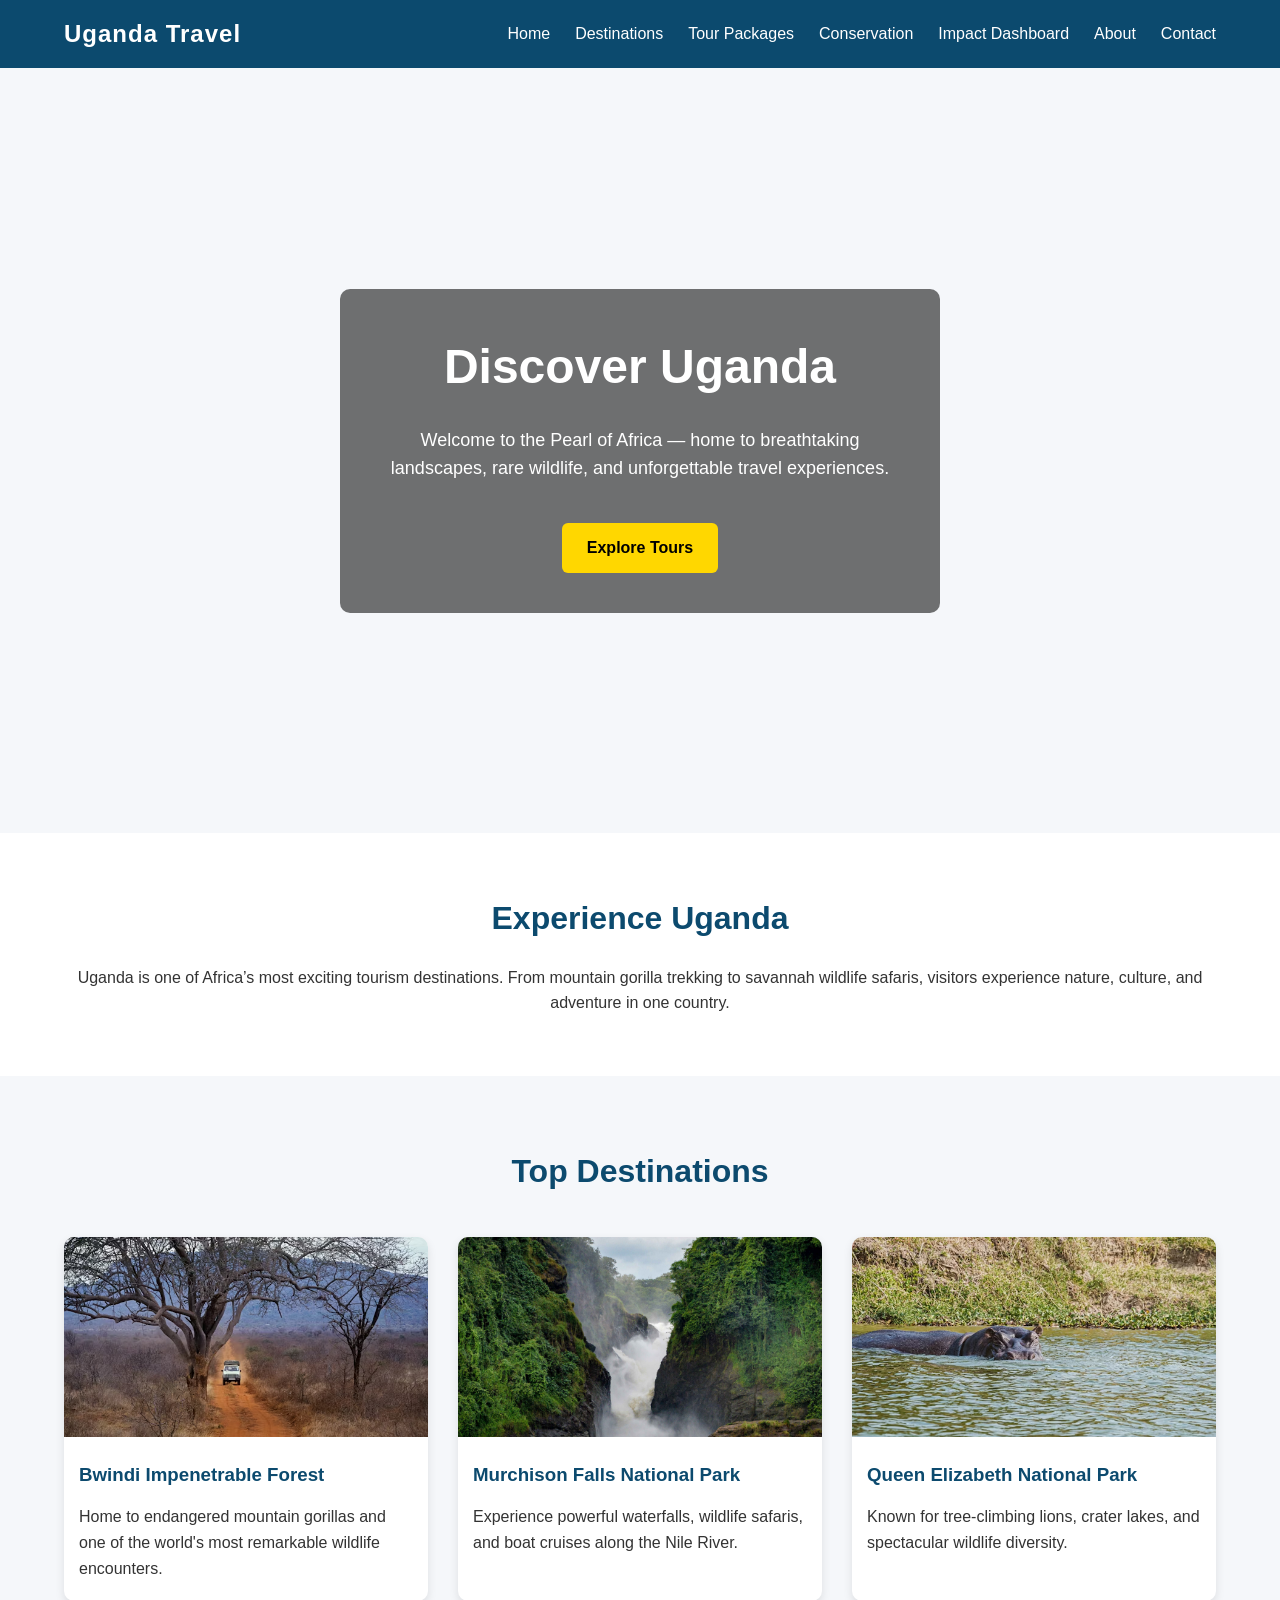
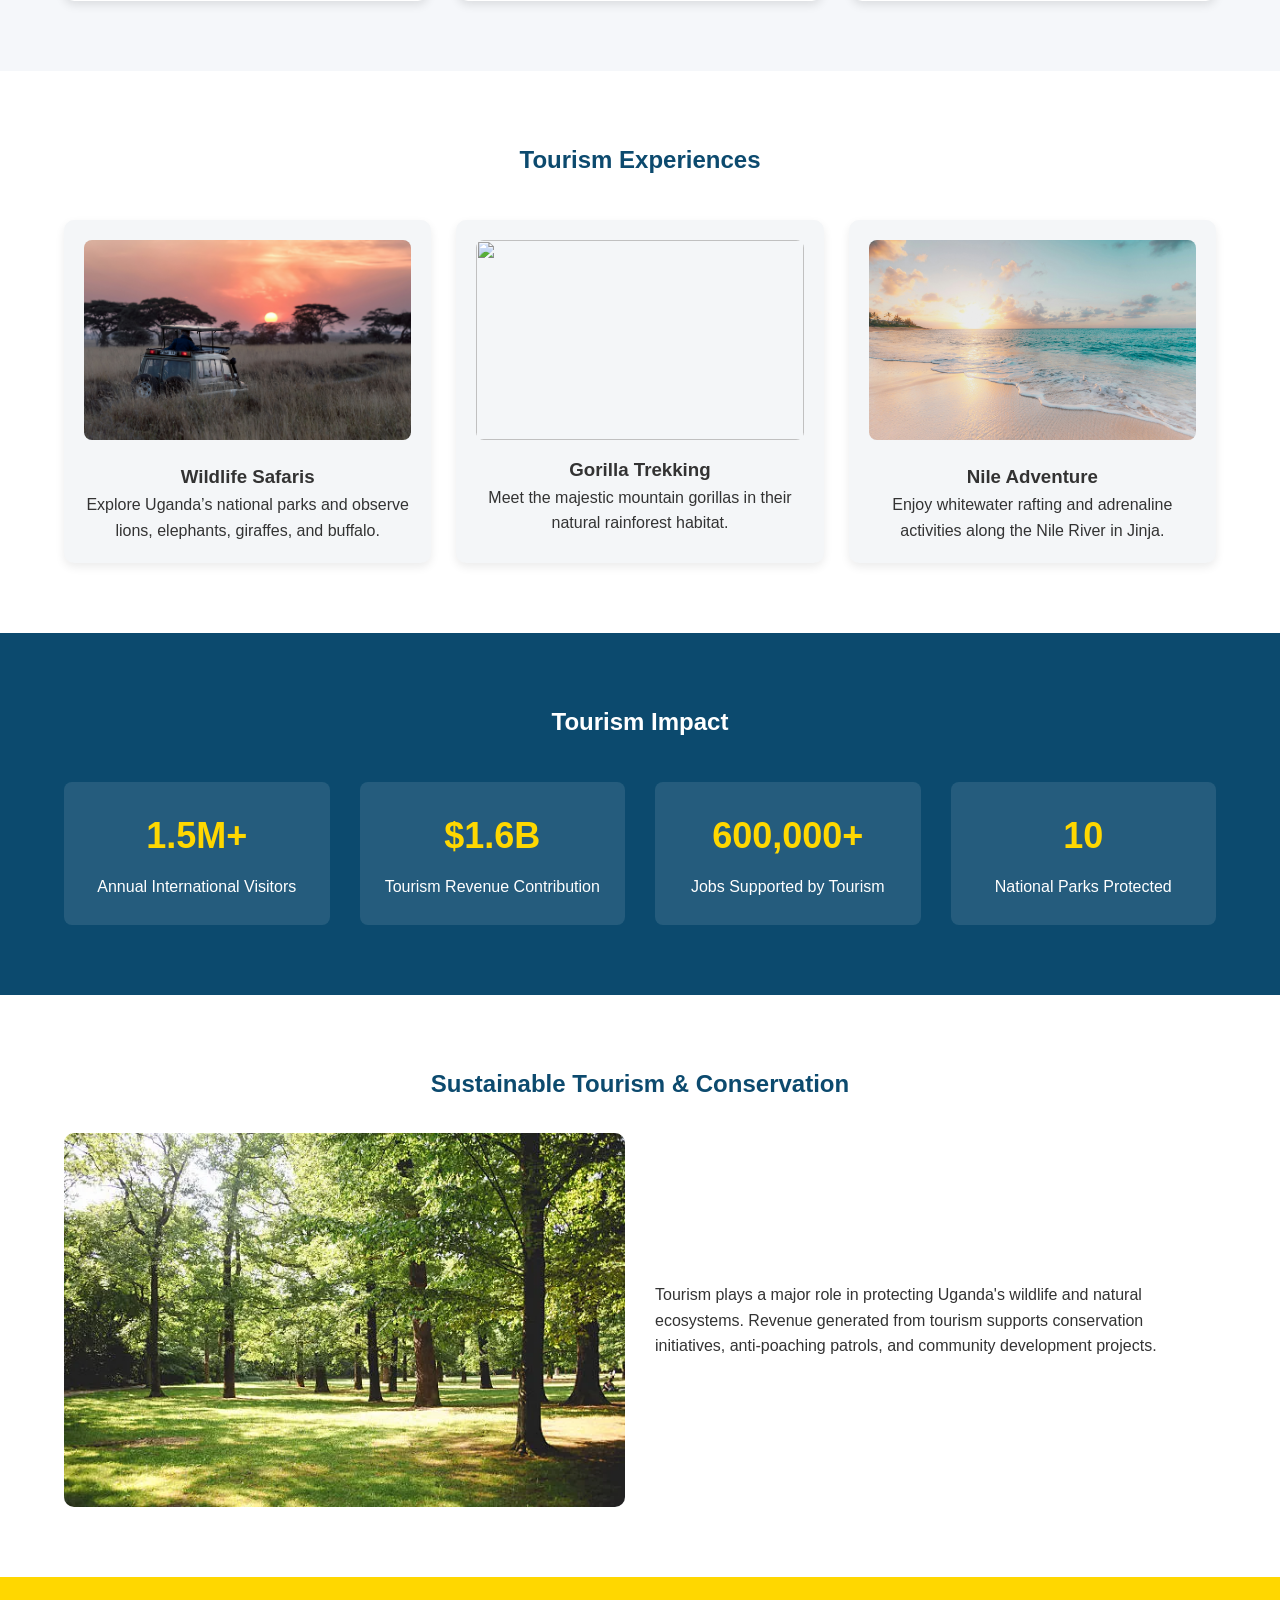
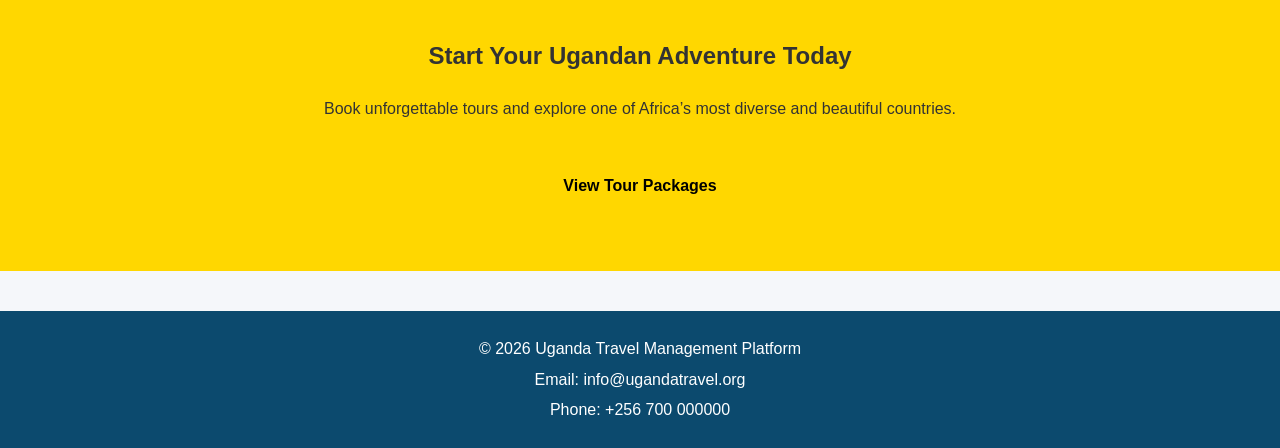
==== index.html @ 892c8d99 "initial commit" ====
<!DOCTYPE html>
<html lang="en">

<head>

<meta charset="UTF-8">
<meta name="viewport" content="width=device-width, initial-scale=1.0">

<title>Uganda Travel | Explore the Pearl of Africa</title>

<link rel="stylesheet" href="style.css">

</head>


<body>

<!-- =========================
HEADER / NAVIGATION
========================= -->

<header>

<div class="container">

<div class="logo">Uganda Travel</div>

<nav>

<ul>

<li><a href="index.html">Home</a></li>
<li><a href="destinations.html">Destinations</a></li>
<li><a href="tours.html">Tour Packages</a></li>
<li><a href="conservation.html">Conservation</a></li>
<li><a href="dashboard.html">Impact Dashboard</a></li>
<li><a href="about.html">About</a></li>
<li><a href="contact.html">Contact</a></li>

</ul>

</nav>

</div>

</header>



<!-- =========================
HERO SECTION
========================= -->

<section class="hero">

<div class="hero-content">

<h1>Discover Uganda</h1>

<p>
Welcome to the Pearl of Africa — home to breathtaking landscapes,
rare wildlife, and unforgettable travel experiences.
</p>

<a href="destinations.html" class="btn">Explore Tours</a>

</div>

</section>



<!-- =========================
INTRODUCTION
========================= -->

<section class="intro">

<div class="container">

<h2>Experience Uganda</h2>

<p>
Uganda is one of Africa’s most exciting tourism destinations.
From mountain gorilla trekking to savannah wildlife safaris,
visitors experience nature, culture, and adventure in one country.
</p>

</div>

</section>



<!-- =========================
FEATURED DESTINATIONS
========================= -->

<section class="destinations">

<div class="container">

<h2>Top Destinations</h2>

<div class="destination-grid">

<div class="destination-card">

<img src="/images/bwindi.avif" alt="Bwindi Impenetrable Forest">
<h3>Bwindi Impenetrable Forest</h3>

<p>
Home to endangered mountain gorillas and one of the world's
most remarkable wildlife encounters.
</p>

</div>


<div class="destination-card">

<img src="uganda-tourism-images\murchison.jpg" alt="Murchison Falls">

<h3>Murchison Falls National Park</h3>

<p>
Experience powerful waterfalls, wildlife safaris,
and boat cruises along the Nile River.
</p>

</div>


<div class="destination-card">

<img src="/images/queen elizabeth.avif">

<h3>Queen Elizabeth National Park</h3>

<p>
Known for tree-climbing lions, crater lakes,
and spectacular wildlife diversity.
</p>

</div>

</div>

</div>

</section>



<!-- =========================
TOURISM EXPERIENCES
========================= -->

<section class="experiences">

<div class="container">

<h2>Tourism Experiences</h2>

<div class="feature-grid">

<div class="feature-card">

<img src="uganda-tourism-images\conservation.jpg">

<h3>Wildlife Safaris</h3>

<p>
Explore Uganda’s national parks and observe
lions, elephants, giraffes, and buffalo.
</p>

</div>


<div class="feature-card">

<img src="/images/gorilla trekking.jpg">

<h3>Gorilla Trekking</h3>

<p>
Meet the majestic mountain gorillas in
their natural rainforest habitat.
</p>

</div>


<div class="feature-card">

<img src="/images/nile.jpg">

<h3>Nile Adventure</h3>

<p>
Enjoy whitewater rafting and adrenaline
activities along the Nile River in Jinja.
</p>

</div>

</div>

</div>

</section>



<!-- =========================
TOURISM STATISTICS
========================= -->

<section class="statistics">

<div class="container">

<h2>Tourism Impact</h2>

<div class="stats-grid">

<div class="stat">

<h3>1.5M+</h3>

<p>Annual International Visitors</p>

</div>


<div class="stat">

<h3>$1.6B</h3>

<p>Tourism Revenue Contribution</p>

</div>


<div class="stat">

<h3>600,000+</h3>

<p>Jobs Supported by Tourism</p>

</div>


<div class="stat">

<h3>10</h3>

<p>National Parks Protected</p>

</div>

</div>

</div>

</section>



<!-- =========================
CONSERVATION SECTION
========================= -->

<section class="conservation">

<div class="container">

<h2>Sustainable Tourism & Conservation</h2>

<div class="conservation-content">

<img src="/images/conservation.webp">

<p>
Tourism plays a major role in protecting Uganda's wildlife
and natural ecosystems. Revenue generated from tourism
supports conservation initiatives, anti-poaching patrols,
and community development projects.
</p>

</div>

</div>

</section>



<!-- =========================
CALL TO ACTION
========================= -->

<section class="cta">

<div class="container">

<h2>Start Your Ugandan Adventure Today</h2>

<p>
Book unforgettable tours and explore one of Africa’s
most diverse and beautiful countries.
</p>

<a href="tours.html" class="btn">View Tour Packages</a>

</div>

</section>



<!-- =========================
FOOTER
========================= -->

<footer>

<div class="container">

<p>© 2026 Uganda Travel Management Platform</p>

<p>Email: info@ugandatravel.org</p>

<p>Phone: +256 700 000000</p>

</div>

</footer>


</body>
</html>
---- style.css ----
body{
background:#f4f4f4;
color:#333;
line-height:1.6;
}

.container{
width:90%;
max-width:1100px;
margin:auto;
}

header{
background:#0c4a6e;
color:white;
padding:15px 0;
}

header .container{
display:flex;
justify-content:space-between;
align-items:center;
}

.logo{
font-size:24px;
font-weight:bold;
}

nav ul{
list-style:none;
display:flex;
gap:20px;
}

nav ul li a{
text-decoration:none;
color:white;
transition:0.3s;
}

nav ul li a:hover{
color:#ffd700;
}

.hero{
background-image: url("images/hero.jpg");
background-size: cover;
background-position: center;
height: 85vh;

display: flex;
align-items: center;
justify-content: center;
text-align: center;
color: white;
}

.hero-content{
background:rgba(0,0,0,0.5);
padding:40px;
border-radius:10px;
}

.btn{
display:inline-block;
background:#ffd700;
padding:10px 20px;
color:black;
text-decoration:none;
margin-top:15px;
border-radius:5px;
}

.features{
padding:60px 0;
background:white;
}

.feature-grid{
display:grid;
grid-template-columns:repeat(auto-fit,minmax(250px,1fr));
gap:20px;
margin-top:30px;
}

.feature-card{
background:#f4f4f4;
padding:20px;
border-radius:8px;
text-align:center;
}

.destinations{
padding:60px 0;
}

.destination-grid{
display:grid;
grid-template-columns:repeat(auto-fit,minmax(250px,1fr));
gap:20px;
margin-top:30px;
}

.destination-card{
background:white;
border-radius:8px;
overflow:hidden;
box-shadow:0 3px 10px rgba(0,0,0,0.1);
}

.destination-card img{
width:100%;
height:200px;
object-fit:cover;
}

.destination-card h3{
padding:10px;
}

.destination-card p{
padding:0 10px 15px;
}

.tours{
padding:60px 0;
background:white;
}

.tour-grid{
display:grid;
grid-template-columns:repeat(auto-fit,minmax(250px,1fr));
gap:20px;
margin-top:30px;
}

.tour-card{
background:#f4f4f4;
padding:20px;
border-radius:8px;
text-align:center;
}

.tour-card span{
display:block;
margin-top:10px;
font-weight:bold;
color:#0c4a6e;
}

.impact,
.about{
padding:60px 0;
background:white;
}

.contact{
padding:60px 0;
}

form{
display:flex;
flex-direction:column;
gap:15px;
max-width:500px;
}

input,
textarea{
padding:10px;
border:1px solid #ccc;
border-radius:5px;
}

textarea{
height:120px;
}

footer{
background:#0c4a6e;
color:white;
text-align:center;
padding:20px;
margin-top:40px;
}

@media(max-width:768px){

header .container{
flex-direction:column;
}

nav ul{
flex-direction:column;
align-items:center;
}

/* ===============================
GENERAL WEBSITE STYLING
=============================== */


body{
background:#f9f9f9;
color:#333;
line-height:1.6;
}


/* ===============================
CONTAINER
Keeps content centered
=============================== */

.container{
width:90%;
max-width:1100px;
margin:auto;
}


/* ===============================
HEADER
=============================== */

header{
background:#0c4a6e;
color:white;
padding:15px 0;
}

header .container{
display:flex;
justify-content:space-between;
align-items:center;
}


/* Logo */

.logo{
font-size:22px;
font-weight:bold;
}


/* Navigation */

nav ul{
list-style:none;
display:flex;
gap:20px;
}

nav ul li a{
text-decoration:none;
color:white;
font-weight:500;
transition:0.3s;
}

nav ul li a:hover{
color:#ffd700;
}


/* ===============================
CONTACT SECTION
=============================== */

section{
padding:60px 0;
background:white;
}


/* Page Title */

h2{
margin-bottom:20px;
color:#0c4a6e;
}


/* Description text */

section p{
margin-bottom:25px;
font-size:16px;
}


/* ===============================
FORM STYLING
=============================== */

form{
display:flex;
flex-direction:column;
gap:15px;
max-width:600px;
}


/* Input Fields */

input,
textarea{
padding:12px;
border:1px solid #ccc;
border-radius:5px;
font-size:16px;
width:100%;
}


/* Focus effect */

input:focus,
textarea:focus{
outline:none;
border-color:#0c4a6e;
}


/* Textarea */

textarea{
resize:vertical;
min-height:120px;
}


/* ===============================
BUTTON
=============================== */

.btn-primary{
background:#0c4a6e;
color:white;
border:none;
padding:12px;
font-size:16px;
border-radius:5px;
cursor:pointer;
transition:0.3s;
}

.btn-primary:hover{
background:#083a55;
}


/* ===============================
FOOTER
=============================== */

footer{
background:#0c4a6e;
color:white;
text-align:center;
padding:20px 0;
margin-top:40px;
}


/* ===============================
RESPONSIVE DESIGN
Mobile Friendly
=============================== */

@media (max-width:768px){

header .container{
flex-direction:column;
gap:10px;
}

nav ul{
flex-direction:column;
align-items:center;
}

form{
width:100%;
}

}
}
/* ====================================
GLOBAL WEBSITE STYLING
==================================== */

*{
margin:0;
padding:0;
box-sizing:border-box;
font-family: Arial, Helvetica, sans-serif;
list-style: none;
}

body{
background:#f5f7fa;
color:#333;
line-height:1.6;
}


/* ====================================
CONTAINER
Centers content
==================================== */

.container{
width:90%;
max-width:1200px;
margin:auto;
}


/* ====================================
HEADER / NAVIGATION
==================================== */

header{
background:#0c4a6e;
color:white;
padding:15px 0;
position:sticky;
top:0;
z-index:100;
}

header .container{
display:flex;
justify-content:space-between;
align-items:center;
}

.logo{
font-size:24px;
font-weight:bold;
letter-spacing:1px;
}

nav ul{
list-style:none;
display:flex;
gap:25px;
}

nav ul li a{
text-decoration:none;
color:white;
font-size:16px;
font-weight:500;
transition:0.3s;
}

nav ul li a:hover{
color:#ffd700;
}


/* ====================================
HERO SECTION
==================================== */

.hero{
background:url("https://images.unsplash.com/photo-1501785888041-af3ef285b470")
center/cover no-repeat;

height:85vh;

display:flex;
align-items:center;
justify-content:center;

text-align:center;
color:white;
}

.hero-content{
background:rgba(0,0,0,0.55);
padding:40px;
border-radius:10px;
max-width:600px;
}

.hero h1{
font-size:48px;
margin-bottom:20px;
}

.hero p{
font-size:18px;
margin-bottom:25px;
}


/* BUTTON */

.btn{
background:#ffd700;
color:black;
padding:12px 25px;
text-decoration:none;
border-radius:6px;
font-weight:bold;
transition:0.3s;
}

.btn:hover{
background:#f4c400;
}


/* ====================================
INTRO SECTION
==================================== */

.intro{
padding:60px 0;
background:white;
text-align:center;
}

.intro h2{
font-size:32px;
margin-bottom:20px;
color:#0c4a6e;
}


/* ====================================
DESTINATIONS
==================================== */

.destinations{
padding:70px 0;
background:#f5f7fa;
}

.destinations h2{
text-align:center;
margin-bottom:40px;
font-size:32px;
color:#0c4a6e;
}

.destination-grid{
display:grid;
grid-template-columns:repeat(auto-fit,minmax(280px,1fr));
gap:25px;
}

.destination-card{
background:white;
border-radius:10px;
overflow:hidden;
box-shadow:0 4px 12px rgba(0,0,0,0.1);
transition:0.3s;
}

.destination-card:hover{
transform:translateY(-8px);
}

.destination-card img{
width:100%;
height:220px;
object-fit:cover;
}

.destination-card h3{
padding:15px;
color:#0c4a6e;
}

.destination-card p{
padding:0 15px 20px;
}


/* ====================================
EXPERIENCES SECTION
==================================== */

.experiences{
padding:70px 0;
background:white;
}

.experiences h2{
text-align:center;
margin-bottom:40px;
color:#0c4a6e;
}

.feature-grid{
display:grid;
grid-template-columns:repeat(auto-fit,minmax(280px,1fr));
gap:25px;
}

.feature-card{
background:#f4f6f8;
border-radius:10px;
padding:20px;
text-align:center;
box-shadow:0 4px 10px rgba(0,0,0,0.08);
}

.feature-card img{
width:100%;
height:200px;
object-fit:cover;
border-radius:8px;
margin-bottom:15px;
}


/* ====================================
STATISTICS SECTION
==================================== */

.statistics{
background:#0c4a6e;
color:white;
padding:70px 0;
}

.statistics h2{
text-align:center;
margin-bottom:40px;
}

.stats-grid{
display:grid;
grid-template-columns:repeat(auto-fit,minmax(200px,1fr));
gap:20px;
}

.stat{
background:rgba(255,255,255,0.1);
padding:25px;
text-align:center;
border-radius:8px;
}

.stat h3{
font-size:36px;
color:#ffd700;
margin-bottom:10px;
}


/* ====================================
CONSERVATION SECTION
==================================== */

.conservation{
padding:70px 0;
background:white;
}

.conservation h2{
text-align:center;
margin-bottom:30px;
color:#0c4a6e;
}

.conservation-content{
display:grid;
grid-template-columns:1fr 1fr;
gap:30px;
align-items:center;
}

.conservation-content img{
width:100%;
border-radius:10px;
}


/* ====================================
CALL TO ACTION
==================================== */

.cta{
background:#ffd700;
text-align:center;
padding:60px 0;
}

.cta h2{
margin-bottom:20px;
}

.cta p{
margin-bottom:25px;
}


/* ====================================
FOOTER
==================================== */

footer{
background:#0c4a6e;
color:white;
text-align:center;
padding:30px 0;
}

footer p{
margin:5px 0;
}


/* ====================================
RESPONSIVE DESIGN
==================================== */

@media(max-width:768px){

header .container{
flex-direction:column;
gap:10px;
}

nav ul{
flex-direction:column;
align-items:center;
}

.hero h1{
font-size:32px;
}

.conservation-content{
grid-template-columns:1fr;
}
}
/* TOUR HERO */

.tour-hero{

background-image: url("/images/hero.jpg");

background-size: cover;
background-position: center;

color: white;

text-align: center;

padding: 120px 20px;

}

.tour-hero h1{

font-size: 42px;

margin-bottom: 10px;

}



/* TOUR SECTION */

.tour-section{

padding: 60px 0;

background: #f4f6f8;

}

.tour-section h2{

text-align: center;

margin-bottom: 40px;

}



/* TOUR GRID */

.tour-grid{

display: grid;

grid-template-columns: repeat(auto-fit,minmax(300px,1fr));

gap: 30px;

}



/* TOUR CARD */

.tour-card{

background: white;

border-radius: 10px;

overflow: hidden;

box-shadow: 0 4px 10px rgba(0,0,0,0.1);

padding-bottom: 20px;

}

.tour-card img{

width: 100%;

height: 200px;

object-fit: cover;

}

.tour-card h3{

padding: 15px;

color: #0c4a6e;

}

.tour-card p{

padding: 0 15px;

}

.tour-card ul{

padding: 15px 25px;

}

.tour-card ul li{

margin-bottom: 6px;

}



/* TOUR FOOTER */

.tour-footer{

display: flex;

justify-content: space-between;

align-items: center;

padding: 0 15px;

margin-top: 10px;

}

.price{

font-size: 20px;

font-weight: bold;

color: #1a7f37;

}



/* BOOK BUTTON */

.btn-primary{

background: #ffd700;

padding: 10px 16px;

text-decoration: none;

color: black;

border-radius: 5px;

font-weight: bold;

}

.btn-primary:hover{

background: #f4c400;

}
/* DESTINATION HERO */

.destination-hero{

background-image: url("/images/bwindi.avif");

background-size: cover;
background-position: center;

color: white;

text-align: center;

padding: 120px 20px;

}



/* DESTINATION SECTION */

.destination-section{

padding: 60px 0;

background: #f5f7fa;

}

.destination-section h2{

text-align: center;

margin-bottom: 40px;

}



/* GRID */

.destination-grid{

display: grid;

grid-template-columns: repeat(auto-fit,minmax(300px,1fr));

gap: 30px;

}



/* CARD */

.destination-card{

background: white;

border-radius: 10px;

overflow: hidden;

box-shadow: 0 4px 10px rgba(0,0,0,0.1);

padding-bottom: 20px;

}

.destination-card img{

width: 100%;

height: 200px;

object-fit: cover;

}

.destination-card h3{

padding: 15px;

color: #0c4a6e;

}

.destination-card p{

padding: 0 15px;

}

.destination-card ul{

padding: 15px 25px;

}

.destination-card ul li{

margin-bottom: 5px;

}
/* CONSERVATION HERO */

.conservation-hero{

background-image: url("/images/wildlife\ conservation.avif");

background-size: cover;
background-position: center;

color: white;

text-align: center;

padding: 120px 20px;

}



/* INTRO SECTION */

.conservation-intro{

padding: 60px 0;

background: white;

text-align: center;

}



/* PROGRAMS SECTION */

.conservation-programs{

padding: 60px 0;

background: #f5f7fa;

}

.conservation-programs h2{

text-align: center;

margin-bottom: 40px;

}



/* GRID */

.conservation-grid{

display: grid;

grid-template-columns: repeat(auto-fit,minmax(300px,1fr));

gap: 30px;

}



/* CARD */

.conservation-card{

background: white;

border-radius: 10px;

overflow: hidden;

box-shadow: 0 4px 10px rgba(0,0,0,0.1);

padding-bottom: 20px;

}

.conservation-card img{

width: 100%;

height: 200px;

object-fit: cover;

}

.conservation-card h3{

padding: 15px;

color: #0c4a6e;

}

.conservation-card p{

padding: 0 15px;

}

.conservation-card ul{

padding: 15px 25px;

}



/* IMPACT SECTION */

.impact-section{

padding: 60px 0;

background: #0c4a6e;

color: white;

text-align: center;

}

.impact-grid{

display: grid;

grid-template-columns: repeat(auto-fit,minmax(200px,1fr));

gap: 20px;

margin-top: 30px;

}

.impact-card{

background: rgba(255,255,255,0.1);

padding: 30px;

border-radius: 8px;

}

.impact-card h3{

font-size: 32px;

color: #ffd700;

}/* ABOUT HERO */
.about-hero{
background-image: url("/images/Uganda\ National\ Parks.webp");
background-size: cover;
background-position: center;
color: white;
text-align: center;
padding: 120px 20px;
}

/* MISSION & VISION */
.mission-vision{
display: flex;
flex-wrap: wrap;
gap: 40px;
padding: 60px 20px;
background: #f4f6f8;
text-align: center;
}

.mission, .vision{
flex: 1 1 300px;
background: white;
padding: 30px;
border-radius: 10px;
box-shadow: 0 4px 10px rgba(0,0,0,0.1);
}

/* LEADERSHIP */
.leadership{
padding: 60px 0;
background: white;
text-align: center;
}

.team-grid{
display: grid;
grid-template-columns: repeat(auto-fit,minmax(200px,1fr));
gap: 30px;
margin-top: 30px;
}

.team-card{
background: #f5f7fa;
padding: 20px;
border-radius: 10px;
}

.team-card img{
width: 100%;
height: 200px;
object-fit: cover;
border-radius: 10px;
}

/* SUSTAINABILITY */
.sustainability{
padding: 60px 0;
background: #f4f6f8;
text-align: center;
}

.sustain-grid{
display: grid;
grid-template-columns: repeat(auto-fit,minmax(250px,1fr));
gap: 30px;
margin-top: 30px;
}

.sustain-card{
background: white;
padding: 20px;
border-radius: 10px;
box-shadow: 0 4px 10px rgba(0,0,0,0.1);
}

.sustain-card img{
width: 100%;
height: 200px;
object-fit: cover;
border-radius: 10px;
}/* ================= CONTACT PAGE ================= */

/* HERO / INTRO SECTION */
.contact-intro{
background-image: url("/images/hero.jpg");
background-size: cover;
background-position: center;
color: white;
text-align: center;
padding: 120px 20px;
}

/* CONTACT INFO GRID */
.contact-info{
padding: 60px 20px;
background: #f5f7fa;
}

.contact-grid{
display: grid;
grid-template-columns: repeat(auto-fit,minmax(300px,1fr));
gap: 40px;
align-items: start;
}

.contact-details{
background: white;
padding: 30px;
border-radius: 10px;
box-shadow: 0 4px 10px rgba(0,0,0,0.1);
}

.contact-details h2{
color: #0c4a6e;
margin-bottom: 20px;
}

.contact-details ul{
list-style: none;
padding: 0;
}

.contact-details ul li{
margin-bottom: 8px;
}

/* CONTACT FORM */
.contact-form{
background: white;
padding: 30px;
border-radius: 10px;
box-shadow: 0 4px 10px rgba(0,0,0,0.1);
}

.contact-form h2{
color: #0c4a6e;
margin-bottom: 20px;
}

.contact-form label{
display: block;
margin-bottom: 5px;
font-weight: bold;
}

.contact-form input,
.contact-form select,
.contact-form textarea{
width: 100%;
padding: 12px 15px;
margin-bottom: 20px;
border-radius: 8px;
border: 1px solid #ccc;
font-size: 16px;
}

.contact-form textarea{
resize: vertical;
}

.contact-form .btn-primary{
background-color: #0c4a6e;
color: white;
border: none;
padding: 15px;
border-radius: 8px;
font-size: 18px;
cursor: pointer;
transition: 0.3s;
}

.contact-form .btn-primary:hover{
background-color: #094165;
}

/* OFFICE LOCATION SECTION */
.office-location{
padding: 60px 20px;
text-align: center;
background: #eaf0f6;
border-top: 1px solid #ddd;
border-bottom: 1px solid #ddd;
}

.office-location h2{
color: #0c4a6e;
margin-bottom: 15px;
}

/* PARTNERSHIP / DONOR SECTION */
.partnership{
padding: 60px 20px;
text-align: center;
background: #f5f7fa;
}

.partnership h2{
color: #0c4a6e;
margin-bottom: 20px;
}

/* FOOTER */
footer{
background: #0c4a6e;
color: white;
text-align: center;
padding: 20px;
margin-top: 40px;
}
/* ================= DASHBOARD PAGE ================= */

/* HERO / INTRO SECTION */
.dashboard-intro {
  background-image: url("/images/Community\ Tourism.webp");
  background-size: cover;
  background-position: center;
  color: white;
  text-align: center;
  padding: 120px 20px;
}

/* STATISTICS SECTION */
.stats-section {
  padding: 60px 20px;
  background: #f5f7fa;
  text-align: center;
}

.stats-section h2 {
  margin-bottom: 40px;
  color: #0c4a6e;
}

.stats-grid {
  display: grid;
  grid-template-columns: repeat(auto-fit, minmax(200px, 1fr));
  gap: 30px;
  margin-top: 30px;
}

.stat-card {
  background: white;
  padding: 30px;
  border-radius: 10px;
  box-shadow: 0 4px 10px rgba(0,0,0,0.1);
}

.stat-card h3 {
  color: #0c4a6e;
  font-size: 28px;
  margin-bottom: 15px;
}

.stat-card p {
  font-size: 16px;
  color: #333;
}

/* CONSERVATION IMPACT SECTION */
.impact-section {
  padding: 60px 20px;
  background: #eaf0f6;
  text-align: center;
}

.impact-section h2 {
  color: #0c4a6e;
  margin-bottom: 40px;
}

.impact-grid {
  display: grid;
  grid-template-columns: repeat(auto-fit, minmax(250px, 1fr));
  gap: 30px;
}

.impact-card {
  background: white;
  padding: 25px;
  border-radius: 10px;
  box-shadow: 0 4px 10px rgba(0,0,0,0.1);
}

.impact-card h3 {
  color: #0c4a6e;
  font-size: 22px;
  margin-bottom: 15px;
}

.impact-card p {
  color: #555;
}

/* FUTURE DATA VISUALIZATION SECTION */
.future-data {
  padding: 60px 20px;
  text-align: center;
  background: #f5f7fa;
}

.future-data h2 {
  color: #0c4a6e;
  margin-bottom: 20px;
}

/* FOOTER */
footer {
  background: #0c4a6e;
  color: white;
  text-align: center;
  padding: 20px;
  margin-top: 40px;
}
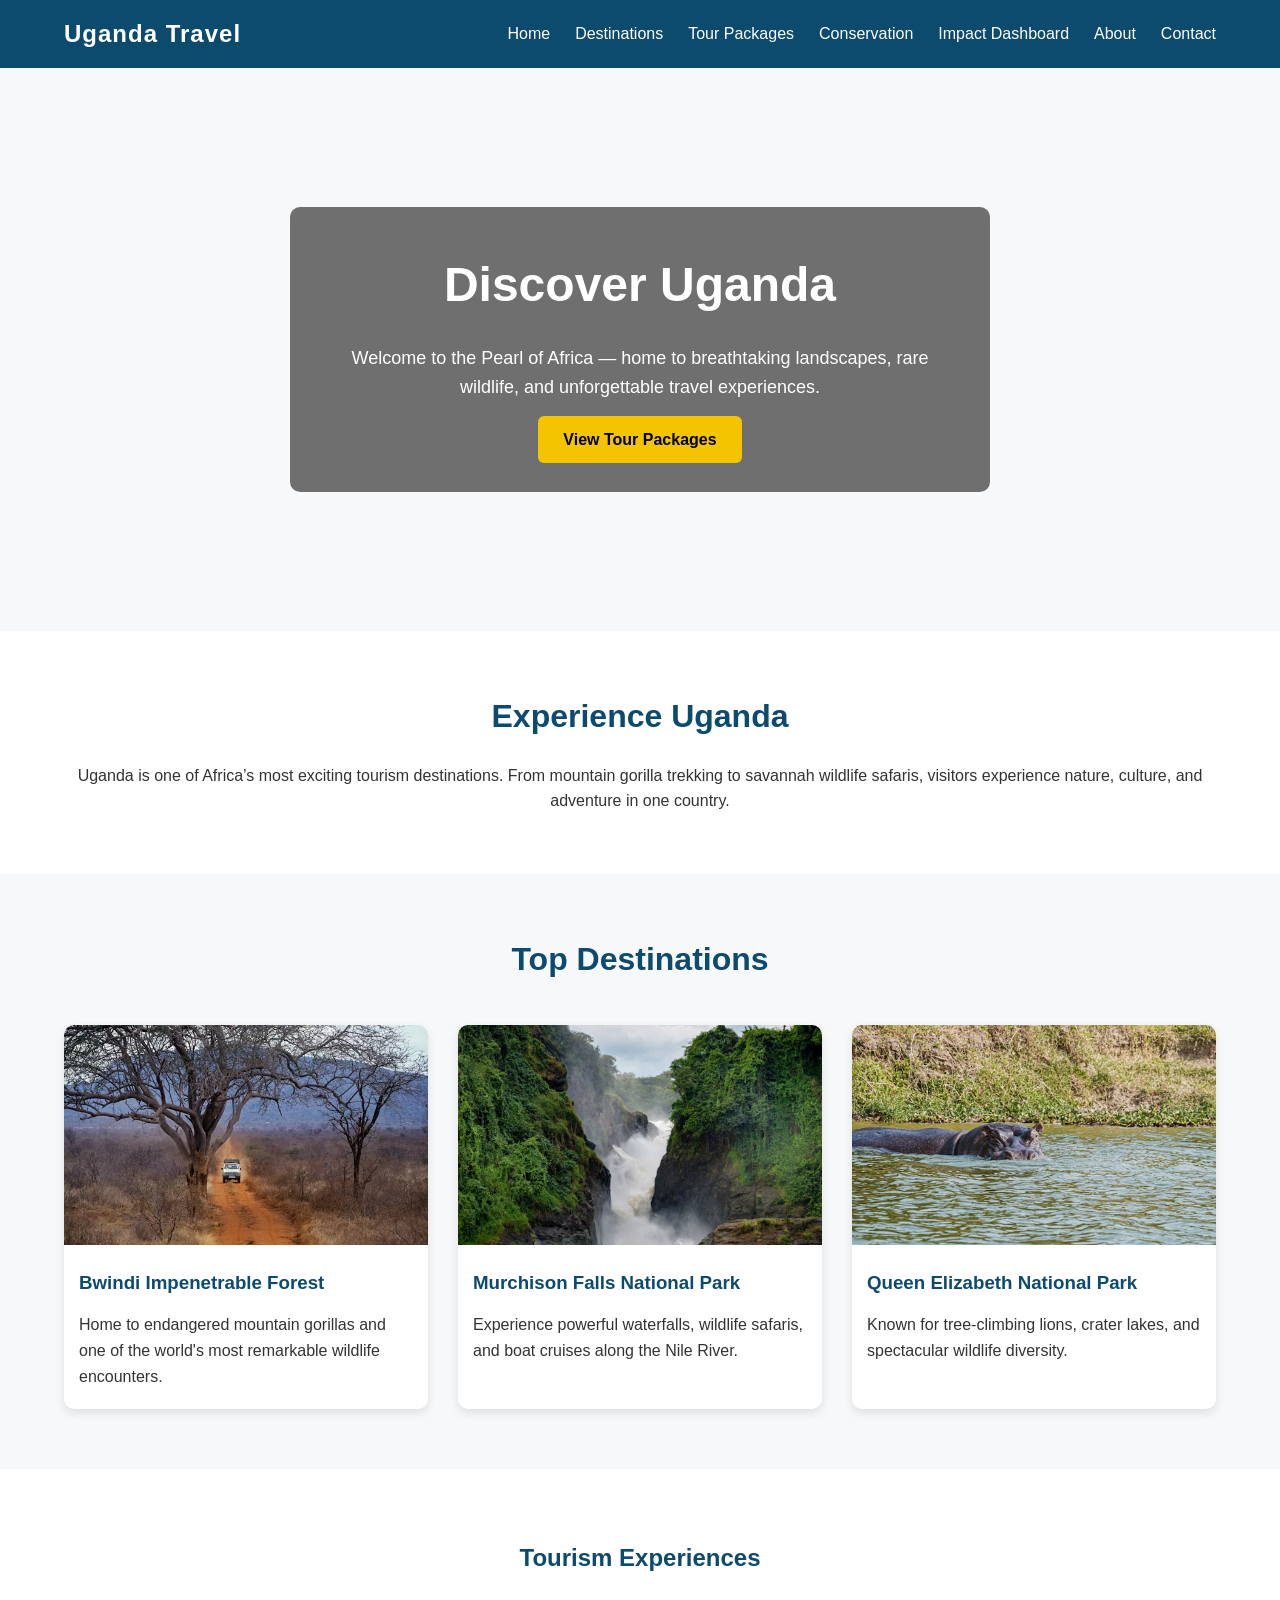
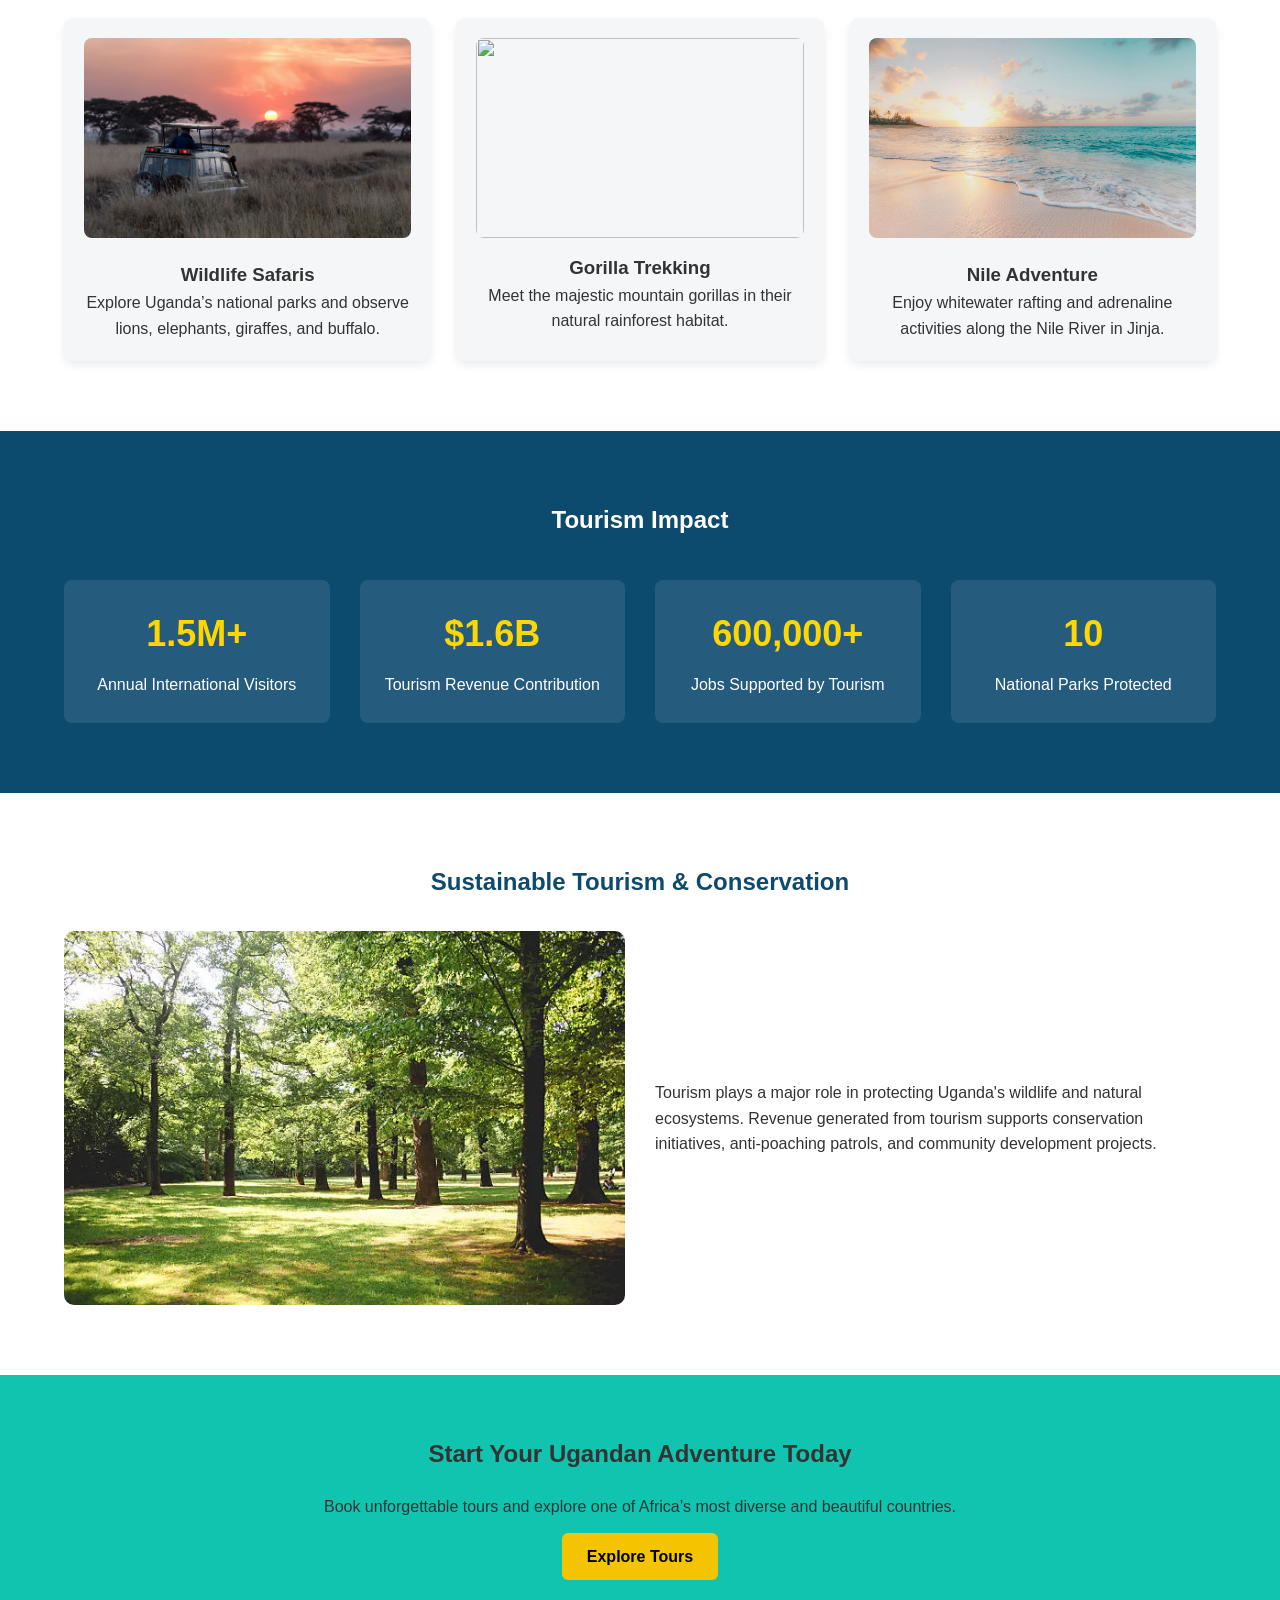
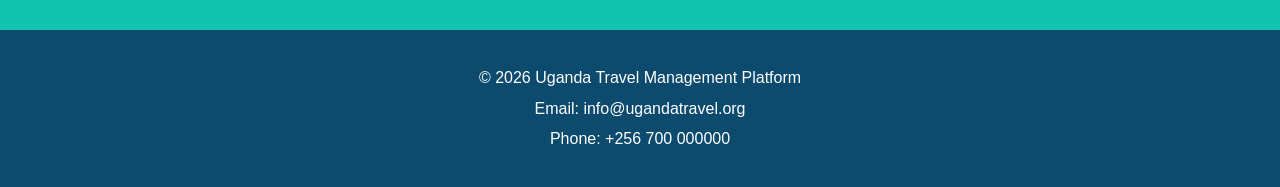
==== commit 54418f9b: "modified:   about.html 	modified:   conservation.html 	modified:   contact.html 	modified:   dashboa" ====
--- a/index.html
+++ b/index.html
@@ -29,7 +29,7 @@
 
 <ul>
 
-<li><a href="index.html">Home</a></li>
+<li><a>Home</a></li>
 <li><a href="destinations.html">Destinations</a></li>
 <li><a href="tours.html">Tour Packages</a></li>
 <li><a href="conservation.html">Conservation</a></li>
@@ -61,8 +61,7 @@
 Welcome to the Pearl of Africa — home to breathtaking landscapes,
 rare wildlife, and unforgettable travel experiences.
 </p>
-
-<a href="destinations.html" class="btn">Explore Tours</a>
+<a href="tours.html" class="btn">View Tour Packages</a>
 
 </div>
 
@@ -312,7 +311,7 @@
 most diverse and beautiful countries.
 </p>
 
-<a href="tours.html" class="btn">View Tour Packages</a>
+<a href="destinations.html" class="btn">Explore Tours</a>
 
 </div>
 
@@ -328,7 +327,7 @@
 
 <div class="container">
 
-<p>© 2026 Uganda Travel Management Platform</p>
+<p>&copy 2026 Uganda Travel Management Platform</p>
 
 <p>Email: info@ugandatravel.org</p>
 
--- a/style.css
+++ b/style.css
@@ -1,310 +1,128 @@
-body{
-background:#f4f4f4;
-color:#333;
-line-height:1.6;
-}
-
-.container{
-width:90%;
-max-width:1100px;
-margin:auto;
-}
-
-header{
-background:#0c4a6e;
-color:white;
-padding:15px 0;
-}
-
-header .container{
-display:flex;
-justify-content:space-between;
-align-items:center;
-}
-
 .logo{
 font-size:24px;
 font-weight:bold;
 }
-
 nav ul{
 list-style:none;
 display:flex;
 gap:20px;
 }
-
 nav ul li a{
 text-decoration:none;
 color:white;
 transition:0.3s;
 }
-
 nav ul li a:hover{
 color:#ffd700;
 }
-
-.hero{
-background-image: url("images/hero.jpg");
-background-size: cover;
-background-position: center;
-height: 85vh;
-
-display: flex;
-align-items: center;
-justify-content: center;
-text-align: center;
-color: white;
-}
-
-.hero-content{
-background:rgba(0,0,0,0.5);
-padding:40px;
-border-radius:10px;
-}
-
-.btn{
-display:inline-block;
-background:#ffd700;
-padding:10px 20px;
-color:black;
-text-decoration:none;
-margin-top:15px;
-border-radius:5px;
-}
-
 .features{
 padding:60px 0;
 background:white;
 }
-
 .feature-grid{
 display:grid;
 grid-template-columns:repeat(auto-fit,minmax(250px,1fr));
 gap:20px;
 margin-top:30px;
 }
-
 .feature-card{
 background:#f4f4f4;
 padding:20px;
 border-radius:8px;
 text-align:center;
 }
-
 .destinations{
 padding:60px 0;
 }
-
 .destination-grid{
 display:grid;
-grid-template-columns:repeat(auto-fit,minmax(250px,1fr));
-gap:20px;
+grid-template-columns:repeat(auto-fit,minmax(300px,1fr));
+gap:30px;
 margin-top:30px;
 }
-
-.destination-card{
-background:white;
-border-radius:8px;
-overflow:hidden;
-box-shadow:0 3px 10px rgba(0,0,0,0.1);
-}
-
-.destination-card img{
-width:100%;
-height:200px;
-object-fit:cover;
-}
-
-.destination-card h3{
-padding:10px;
-}
-
-.destination-card p{
-padding:0 10px 15px;
-}
-
 .tours{
 padding:60px 0;
 background:white;
 }
-
 .tour-grid{
 display:grid;
 grid-template-columns:repeat(auto-fit,minmax(250px,1fr));
-gap:20px;
+gap:50px;
 margin-top:30px;
 }
-
-.tour-card{
-background:#f4f4f4;
-padding:20px;
-border-radius:8px;
-text-align:center;
-}
-
 .tour-card span{
 display:block;
 margin-top:10px;
 font-weight:bold;
 color:#0c4a6e;
 }
-
 .impact,
 .about{
 padding:60px 0;
 background:white;
 }
-
 .contact{
 padding:60px 0;
 }
-
-form{
-display:flex;
-flex-direction:column;
-gap:15px;
-max-width:500px;
-}
-
 input,
 textarea{
 padding:10px;
 border:1px solid #ccc;
 border-radius:5px;
 }
-
 textarea{
 height:120px;
-}
-
-footer{
-background:#0c4a6e;
-color:white;
-text-align:center;
-padding:20px;
-margin-top:40px;
-}
-
-@media(max-width:768px){
-
-header .container{
-flex-direction:column;
-}
-
 nav ul{
 flex-direction:column;
 align-items:center;
 }
-
-/* ===============================
-GENERAL WEBSITE STYLING
-=============================== */
-
-
-body{
-background:#f9f9f9;
-color:#333;
-line-height:1.6;
-}
-
-
-/* ===============================
-CONTAINER
-Keeps content centered
-=============================== */
-
-.container{
-width:90%;
-max-width:1100px;
-margin:auto;
-}
-
-
-/* ===============================
-HEADER
-=============================== */
-
-header{
-background:#0c4a6e;
-color:white;
-padding:15px 0;
-}
-
-header .container{
-display:flex;
-justify-content:space-between;
-align-items:center;
-}
-
-
 /* Logo */
-
 .logo{
 font-size:22px;
 font-weight:bold;
 }
-
-
 /* Navigation */
-
 nav ul{
 list-style:none;
 display:flex;
 gap:20px;
 }
-
 nav ul li a{
 text-decoration:none;
 color:white;
 font-weight:500;
 transition:0.3s;
 }
-
 nav ul li a:hover{
 color:#ffd700;
 }
-
-
 /* ===============================
 CONTACT SECTION
 =============================== */
-
 section{
 padding:60px 0;
 background:white;
 }
-
-
 /* Page Title */
-
 h2{
 margin-bottom:20px;
 color:#0c4a6e;
 }
-
-
 /* Description text */
-
 section p{
 margin-bottom:25px;
 font-size:16px;
 }
-
-
 /* ===============================
 FORM STYLING
 =============================== */
-
 form{
 display:flex;
 flex-direction:column;
 gap:15px;
 max-width:600px;
 }
-
-
 /* Input Fields */
-
 input,
 textarea{
 padding:12px;
@@ -313,29 +131,20 @@
 font-size:16px;
 width:100%;
 }
-
-
 /* Focus effect */
-
 input:focus,
 textarea:focus{
 outline:none;
 border-color:#0c4a6e;
 }
-
-
 /* Textarea */
-
 textarea{
 resize:vertical;
 min-height:120px;
 }
-
-
 /* ===============================
 BUTTON
 =============================== */
-
 .btn-primary{
 background:#0c4a6e;
 color:white;
@@ -346,52 +155,25 @@
 cursor:pointer;
 transition:0.3s;
 }
-
 .btn-primary:hover{
 background:#083a55;
 }
-
-
-/* ===============================
-FOOTER
-=============================== */
-
-footer{
-background:#0c4a6e;
-color:white;
-text-align:center;
-padding:20px 0;
-margin-top:40px;
-}
-
-
 /* ===============================
 RESPONSIVE DESIGN
 Mobile Friendly
 =============================== */
-
 @media (max-width:768px){
-
-header .container{
-flex-direction:column;
-gap:10px;
-}
-
 nav ul{
 flex-direction:column;
 align-items:center;
 }
-
-form{
-width:100%;
-}
-
-}
-}
-/* ====================================
-GLOBAL WEBSITE STYLING
-==================================== */
-
+form
+{width:100%;}
+}
+}
+/* ===============================
+BORDERS, MARGINS, PADDING, FONTS
+ =============================== */
 *{
 margin:0;
 padding:0;
@@ -399,30 +181,22 @@
 font-family: Arial, Helvetica, sans-serif;
 list-style: none;
 }
-
 body{
-background:#f5f7fa;
+background:#f7f8f9;
 color:#333;
 line-height:1.6;
 }
-
-
-/* ====================================
-CONTAINER
-Centers content
-==================================== */
-
+/* ====================================
+TOP DESTINATIONS
+==================================== */
 .container{
 width:90%;
 max-width:1200px;
 margin:auto;
 }
-
-
 /* ====================================
 HEADER / NAVIGATION
 ==================================== */
-
 header{
 background:#0c4a6e;
 color:white;
@@ -437,19 +211,16 @@
 justify-content:space-between;
 align-items:center;
 }
-
 .logo{
 font-size:24px;
 font-weight:bold;
 letter-spacing:1px;
 }
-
 nav ul{
 list-style:none;
 display:flex;
 gap:25px;
 }
-
 nav ul li a{
 text-decoration:none;
 color:white;
@@ -457,153 +228,103 @@
 font-weight:500;
 transition:0.3s;
 }
-
 nav ul li a:hover{
 color:#ffd700;
 }
-
-
 /* ====================================
 HERO SECTION
 ==================================== */
-
 .hero{
 background:url("https://images.unsplash.com/photo-1501785888041-af3ef285b470")
 center/cover no-repeat;
-
-height:85vh;
-
+height: 563px;
 display:flex;
 align-items:center;
 justify-content:center;
-
 text-align:center;
 color:white;
 }
-
 .hero-content{
 background:rgba(0,0,0,0.55);
 padding:40px;
 border-radius:10px;
-max-width:600px;
-}
-
+max-width:700px;
+}
+.h1{
+  font-size: small;
+}
 .hero h1{
 font-size:48px;
 margin-bottom:20px;
 }
-
 .hero p{
 font-size:18px;
 margin-bottom:25px;
 }
-
-
 /* BUTTON */
-
 .btn{
-background:#ffd700;
+background:#f4c400;
 color:black;
-padding:12px 25px;
+padding:15px 25px;
 text-decoration:none;
 border-radius:6px;
 font-weight:bold;
 transition:0.3s;
 }
-
 .btn:hover{
 background:#f4c400;
 }
-
-
 /* ====================================
 INTRO SECTION
 ==================================== */
-
 .intro{
 padding:60px 0;
 background:white;
 text-align:center;
 }
-
 .intro h2{
 font-size:32px;
 margin-bottom:20px;
 color:#0c4a6e;
 }
-
-
 /* ====================================
 DESTINATIONS
 ==================================== */
-
-.destinations{
-padding:70px 0;
-background:#f5f7fa;
-}
-
 .destinations h2{
 text-align:center;
 margin-bottom:40px;
 font-size:32px;
 color:#0c4a6e;
 }
-
-.destination-grid{
-display:grid;
-grid-template-columns:repeat(auto-fit,minmax(280px,1fr));
-gap:25px;
-}
-
-.destination-card{
-background:white;
-border-radius:10px;
-overflow:hidden;
-box-shadow:0 4px 12px rgba(0,0,0,0.1);
-transition:0.3s;
-}
-
 .destination-card:hover{
 transform:translateY(-8px);
 }
-
 .destination-card img{
 width:100%;
 height:220px;
 object-fit:cover;
 }
-
 .destination-card h3{
 padding:15px;
 color:#0c4a6e;
 }
-
-.destination-card p{
-padding:0 15px 20px;
-}
-
-
 /* ====================================
 EXPERIENCES SECTION
 ==================================== */
-
 .experiences{
 padding:70px 0;
 background:white;
 }
-
 .experiences h2{
 text-align:center;
 margin-bottom:40px;
 color:#0c4a6e;
 }
-
 .feature-grid{
 display:grid;
 grid-template-columns:repeat(auto-fit,minmax(280px,1fr));
 gap:25px;
 }
-
 .feature-card{
 background:#f4f6f8;
 border-radius:10px;
@@ -611,7 +332,6 @@
 text-align:center;
 box-shadow:0 4px 10px rgba(0,0,0,0.08);
 }
-
 .feature-card img{
 width:100%;
 height:200px;
@@ -619,558 +339,281 @@
 border-radius:8px;
 margin-bottom:15px;
 }
-
-
 /* ====================================
 STATISTICS SECTION
 ==================================== */
-
 .statistics{
 background:#0c4a6e;
 color:white;
 padding:70px 0;
 }
-
 .statistics h2{
 text-align:center;
 margin-bottom:40px;
 }
-
 .stats-grid{
 display:grid;
 grid-template-columns:repeat(auto-fit,minmax(200px,1fr));
 gap:20px;
 }
-
 .stat{
 background:rgba(255,255,255,0.1);
 padding:25px;
 text-align:center;
 border-radius:8px;
 }
-
 .stat h3{
 font-size:36px;
 color:#ffd700;
 margin-bottom:10px;
 }
-
-
 /* ====================================
 CONSERVATION SECTION
 ==================================== */
-
 .conservation{
 padding:70px 0;
 background:white;
 }
-
 .conservation h2{
 text-align:center;
 margin-bottom:30px;
 color:#0c4a6e;
 }
-
 .conservation-content{
 display:grid;
 grid-template-columns:1fr 1fr;
 gap:30px;
 align-items:center;
 }
-
 .conservation-content img{
 width:100%;
 border-radius:10px;
 }
-
-
 /* ====================================
 CALL TO ACTION
 ==================================== */
-
 .cta{
-background:#ffd700;
+background:#11c4af;
 text-align:center;
 padding:60px 0;
 }
-
 .cta h2{
 margin-bottom:20px;
 }
-
 .cta p{
 margin-bottom:25px;
 }
-
-
 /* ====================================
 FOOTER
 ==================================== */
-
 footer{
 background:#0c4a6e;
 color:white;
 text-align:center;
 padding:30px 0;
 }
-
 footer p{
 margin:5px 0;
 }
-
-
 /* ====================================
 RESPONSIVE DESIGN
 ==================================== */
-
 @media(max-width:768px){
-
 header .container{
 flex-direction:column;
 gap:10px;
 }
-
 nav ul{
 flex-direction:column;
 align-items:center;
 }
-
 .hero h1{
 font-size:32px;
 }
-
 .conservation-content{
 grid-template-columns:1fr;
 }
 }
 /* TOUR HERO */
-
 .tour-hero{
-
 background-image: url("/images/hero.jpg");
-
 background-size: cover;
 background-position: center;
-
 color: white;
-
-text-align: center;
-
+text-align: center;
 padding: 120px 20px;
-
-}
-
+}
 .tour-hero h1{
-
 font-size: 42px;
-
 margin-bottom: 10px;
-
-}
-
-
-
+}
 /* TOUR SECTION */
-
 .tour-section{
-
 padding: 60px 0;
-
 background: #f4f6f8;
-
-}
-
+}
 .tour-section h2{
-
-text-align: center;
-
+text-align: center;
 margin-bottom: 40px;
-
-}
-
-
-
-/* TOUR GRID */
-
-.tour-grid{
-
-display: grid;
-
-grid-template-columns: repeat(auto-fit,minmax(300px,1fr));
-
-gap: 30px;
-
-}
-
-
-
+}
 /* TOUR CARD */
-
 .tour-card{
-
 background: white;
-
-border-radius: 10px;
-
+border-radius: 10px;
 overflow: hidden;
-
 box-shadow: 0 4px 10px rgba(0,0,0,0.1);
-
+padding:20px;
+text-align:center;
+}
+.tour-card img{
+width: 100%;
+height: 200px;
+object-fit: cover;
+}
+.tour-card h3{
+padding: 15px;
+color: #0c4a6e;
+}
+.tour-card p{
+padding: 0 15px;
+}
+.tour-card ul{
+padding: 15px 25px;
+}
+.tour-card ul li{
+margin-bottom: 6px;
+}
+/* BOOK BUTTON */
+.btn-primary{
+background: #ffd700;
+padding: 10px 16px;
+text-decoration: none;
+color: black;
+border-radius: 5px;
+font-weight: bold;
+}
+.btn-primary:hover{
+background: #f4c400;
+}
+/* DESTINATION SECTION */
+.destination-section{
+padding: 60px 0;
+background: #f5f7fa;
+}
+.destination-section h2{
+text-align: center;
+margin-bottom: 40px;
+}
+.destination-button{
+padding: 15px;
+border-radius: 5px;
+background: #f4c400;
+max-width: 900px;
+display: flex;
+transition:0.3s ;
+margin: auto;
+}
+.btn-1{
+text-align: center;
+text-decoration: none;
+color: black;
+font-weight: bold;
+}
+.destination-button:hover{
+background: #d3a902;}
+/* CARD */
+.destination-card{
+background: white;
+border-radius: 10px;
+overflow: hidden;
+box-shadow: 0 4px 10px rgba(0,0,0,0.1);
 padding-bottom: 20px;
-
-}
-
-.tour-card img{
-
-width: 100%;
-
-height: 200px;
-
-object-fit: cover;
-
-}
-
-.tour-card h3{
-
-padding: 15px;
-
-color: #0c4a6e;
-
-}
-
-.tour-card p{
-
+}
+.destination-card p{
 padding: 0 15px;
-
-}
-
-.tour-card ul{
-
+}
+.destination-card ul{
 padding: 15px 25px;
-
-}
-
-.tour-card ul li{
-
-margin-bottom: 6px;
-
-}
-
-
-
-/* TOUR FOOTER */
-
-.tour-footer{
-
-display: flex;
-
-justify-content: space-between;
-
-align-items: center;
-
-padding: 0 15px;
-
-margin-top: 10px;
-
-}
-
-.price{
-
-font-size: 20px;
-
-font-weight: bold;
-
-color: #1a7f37;
-
-}
-
-
-
-/* BOOK BUTTON */
-
-.btn-primary{
-
-background: #ffd700;
-
-padding: 10px 16px;
-
-text-decoration: none;
-
-color: black;
-
-border-radius: 5px;
-
-font-weight: bold;
-
-}
-
-.btn-primary:hover{
-
-background: #f4c400;
-
-}
-/* DESTINATION HERO */
-
-.destination-hero{
-
-background-image: url("/images/bwindi.avif");
-
+}
+.destination-card ul li{
+margin-bottom: 5px;
+}
+/* CONSERVATION HERO */
+.conservation-hero{
+background-image: url("/images/wildlife\ conservation.avif");
 background-size: cover;
 background-position: center;
-
 color: white;
-
-text-align: center;
-
+text-align: center;
 padding: 120px 20px;
-
-}
-
-
-
-/* DESTINATION SECTION */
-
-.destination-section{
-
+}
+/* INTRO SECTION */
+.conservation-intro{
 padding: 60px 0;
-
+background: white;
+text-align: center;
+}
+/* PROGRAMS SECTION */
+.conservation-programs{
+padding: 60px 0;
 background: #f5f7fa;
-
-}
-
-.destination-section h2{
-
-text-align: center;
-
+}
+.conservation-programs h2{
+text-align: center;
 margin-bottom: 40px;
-
-}
-
-
-
+}
 /* GRID */
-
-.destination-grid{
-
+.conservation-grid{
 display: grid;
-
 grid-template-columns: repeat(auto-fit,minmax(300px,1fr));
-
 gap: 30px;
-
-}
-
-
-
+}
 /* CARD */
-
-.destination-card{
-
+.conservation-card{
 background: white;
-
-border-radius: 10px;
-
+border-radius: 10px;
 overflow: hidden;
-
 box-shadow: 0 4px 10px rgba(0,0,0,0.1);
-
 padding-bottom: 20px;
-
-}
-
-.destination-card img{
-
+}
+.conservation-card img{
 width: 100%;
-
 height: 200px;
-
 object-fit: cover;
-
-}
-
-.destination-card h3{
-
+}
+.conservation-card h3{
 padding: 15px;
-
 color: #0c4a6e;
-
-}
-
-.destination-card p{
-
+}
+.conservation-card p{
 padding: 0 15px;
-
-}
-
-.destination-card ul{
-
+}
+.conservation-card ul{
 padding: 15px 25px;
-
-}
-
-.destination-card ul li{
-
-margin-bottom: 5px;
-
-}
-/* CONSERVATION HERO */
-
-.conservation-hero{
-
-background-image: url("/images/wildlife\ conservation.avif");
-
-background-size: cover;
-background-position: center;
-
+}
+/* IMPACT SECTION */
+.impact-section{
+padding: 60px 0;
+background: #0c4a6e;
 color: white;
-
-text-align: center;
-
-padding: 120px 20px;
-
-}
-
-
-
-/* INTRO SECTION */
-
-.conservation-intro{
-
-padding: 60px 0;
-
-background: white;
-
-text-align: center;
-
-}
-
-
-
-/* PROGRAMS SECTION */
-
-.conservation-programs{
-
-padding: 60px 0;
-
-background: #f5f7fa;
-
-}
-
-.conservation-programs h2{
-
-text-align: center;
-
-margin-bottom: 40px;
-
-}
-
-
-
-/* GRID */
-
-.conservation-grid{
-
+text-align: center;
+}
+.impact-grid{
 display: grid;
-
-grid-template-columns: repeat(auto-fit,minmax(300px,1fr));
-
-gap: 30px;
-
-}
-
-
-
-/* CARD */
-
-.conservation-card{
-
-background: white;
-
-border-radius: 10px;
-
-overflow: hidden;
-
-box-shadow: 0 4px 10px rgba(0,0,0,0.1);
-
-padding-bottom: 20px;
-
-}
-
-.conservation-card img{
-
-width: 100%;
-
-height: 200px;
-
-object-fit: cover;
-
-}
-
-.conservation-card h3{
-
-padding: 15px;
-
-color: #0c4a6e;
-
-}
-
-.conservation-card p{
-
-padding: 0 15px;
-
-}
-
-.conservation-card ul{
-
-padding: 15px 25px;
-
-}
-
-
-
-/* IMPACT SECTION */
-
-.impact-section{
-
-padding: 60px 0;
-
-background: #0c4a6e;
-
-color: white;
-
-text-align: center;
-
-}
-
-.impact-grid{
-
-display: grid;
-
 grid-template-columns: repeat(auto-fit,minmax(200px,1fr));
-
 gap: 20px;
-
 margin-top: 30px;
-
-}
-
+}
 .impact-card{
-
 background: rgba(255,255,255,0.1);
-
 padding: 30px;
-
 border-radius: 8px;
-
-}
-
+}
 .impact-card h3{
-
 font-size: 32px;
-
 color: #ffd700;
-
-}/* ABOUT HERO */
+}
+/* ABOUT HERO */
 .about-hero{
 background-image: url("/images/Uganda\ National\ Parks.webp");
 background-size: cover;
@@ -1179,7 +622,6 @@
 text-align: center;
 padding: 120px 20px;
 }
-
 /* MISSION & VISION */
 .mission-vision{
 display: flex;
@@ -1189,7 +631,6 @@
 background: #f4f6f8;
 text-align: center;
 }
-
 .mission, .vision{
 flex: 1 1 300px;
 background: white;
@@ -1197,48 +638,41 @@
 border-radius: 10px;
 box-shadow: 0 4px 10px rgba(0,0,0,0.1);
 }
-
 /* LEADERSHIP */
 .leadership{
 padding: 60px 0;
 background: white;
 text-align: center;
 }
-
 .team-grid{
 display: grid;
 grid-template-columns: repeat(auto-fit,minmax(200px,1fr));
 gap: 30px;
 margin-top: 30px;
 }
-
 .team-card{
 background: #f5f7fa;
 padding: 20px;
 border-radius: 10px;
 }
-
 .team-card img{
 width: 100%;
 height: 200px;
 object-fit: cover;
 border-radius: 10px;
 }
-
 /* SUSTAINABILITY */
 .sustainability{
 padding: 60px 0;
 background: #f4f6f8;
 text-align: center;
 }
-
 .sustain-grid{
 display: grid;
 grid-template-columns: repeat(auto-fit,minmax(250px,1fr));
 gap: 30px;
 margin-top: 30px;
 }
-
 .sustain-card{
 background: white;
 padding: 20px;
@@ -1371,17 +805,6 @@
 color: #0c4a6e;
 margin-bottom: 20px;
 }
-
-/* FOOTER */
-footer{
-background: #0c4a6e;
-color: white;
-text-align: center;
-padding: 20px;
-margin-top: 40px;
-}
-/* ================= DASHBOARD PAGE ================= */
-
 /* HERO / INTRO SECTION */
 .dashboard-intro {
   background-image: url("/images/Community\ Tourism.webp");
@@ -1391,96 +814,44 @@
   text-align: center;
   padding: 120px 20px;
 }
-
 /* STATISTICS SECTION */
 .stats-section {
   padding: 60px 20px;
   background: #f5f7fa;
   text-align: center;
 }
-
 .stats-section h2 {
   margin-bottom: 40px;
   color: #0c4a6e;
 }
-
 .stats-grid {
   display: grid;
   grid-template-columns: repeat(auto-fit, minmax(200px, 1fr));
   gap: 30px;
   margin-top: 30px;
 }
-
 .stat-card {
   background: white;
   padding: 30px;
   border-radius: 10px;
   box-shadow: 0 4px 10px rgba(0,0,0,0.1);
 }
-
 .stat-card h3 {
   color: #0c4a6e;
   font-size: 28px;
   margin-bottom: 15px;
 }
-
 .stat-card p {
   font-size: 16px;
   color: #333;
 }
-
-/* CONSERVATION IMPACT SECTION */
-.impact-section {
-  padding: 60px 20px;
-  background: #eaf0f6;
-  text-align: center;
-}
-
-.impact-section h2 {
-  color: #0c4a6e;
-  margin-bottom: 40px;
-}
-
-.impact-grid {
-  display: grid;
-  grid-template-columns: repeat(auto-fit, minmax(250px, 1fr));
-  gap: 30px;
-}
-
-.impact-card {
-  background: white;
-  padding: 25px;
-  border-radius: 10px;
-  box-shadow: 0 4px 10px rgba(0,0,0,0.1);
-}
-
-.impact-card h3 {
-  color: #0c4a6e;
-  font-size: 22px;
-  margin-bottom: 15px;
-}
-
-.impact-card p {
-  color: #555;
-}
-
 /* FUTURE DATA VISUALIZATION SECTION */
 .future-data {
   padding: 60px 20px;
   text-align: center;
   background: #f5f7fa;
 }
-
 .future-data h2 {
   color: #0c4a6e;
   margin-bottom: 20px;
 }
-
-/* FOOTER */
-footer {
-  background: #0c4a6e;
-  color: white;
-  text-align: center;
-  padding: 20px;
-  margin-top: 40px;
-}
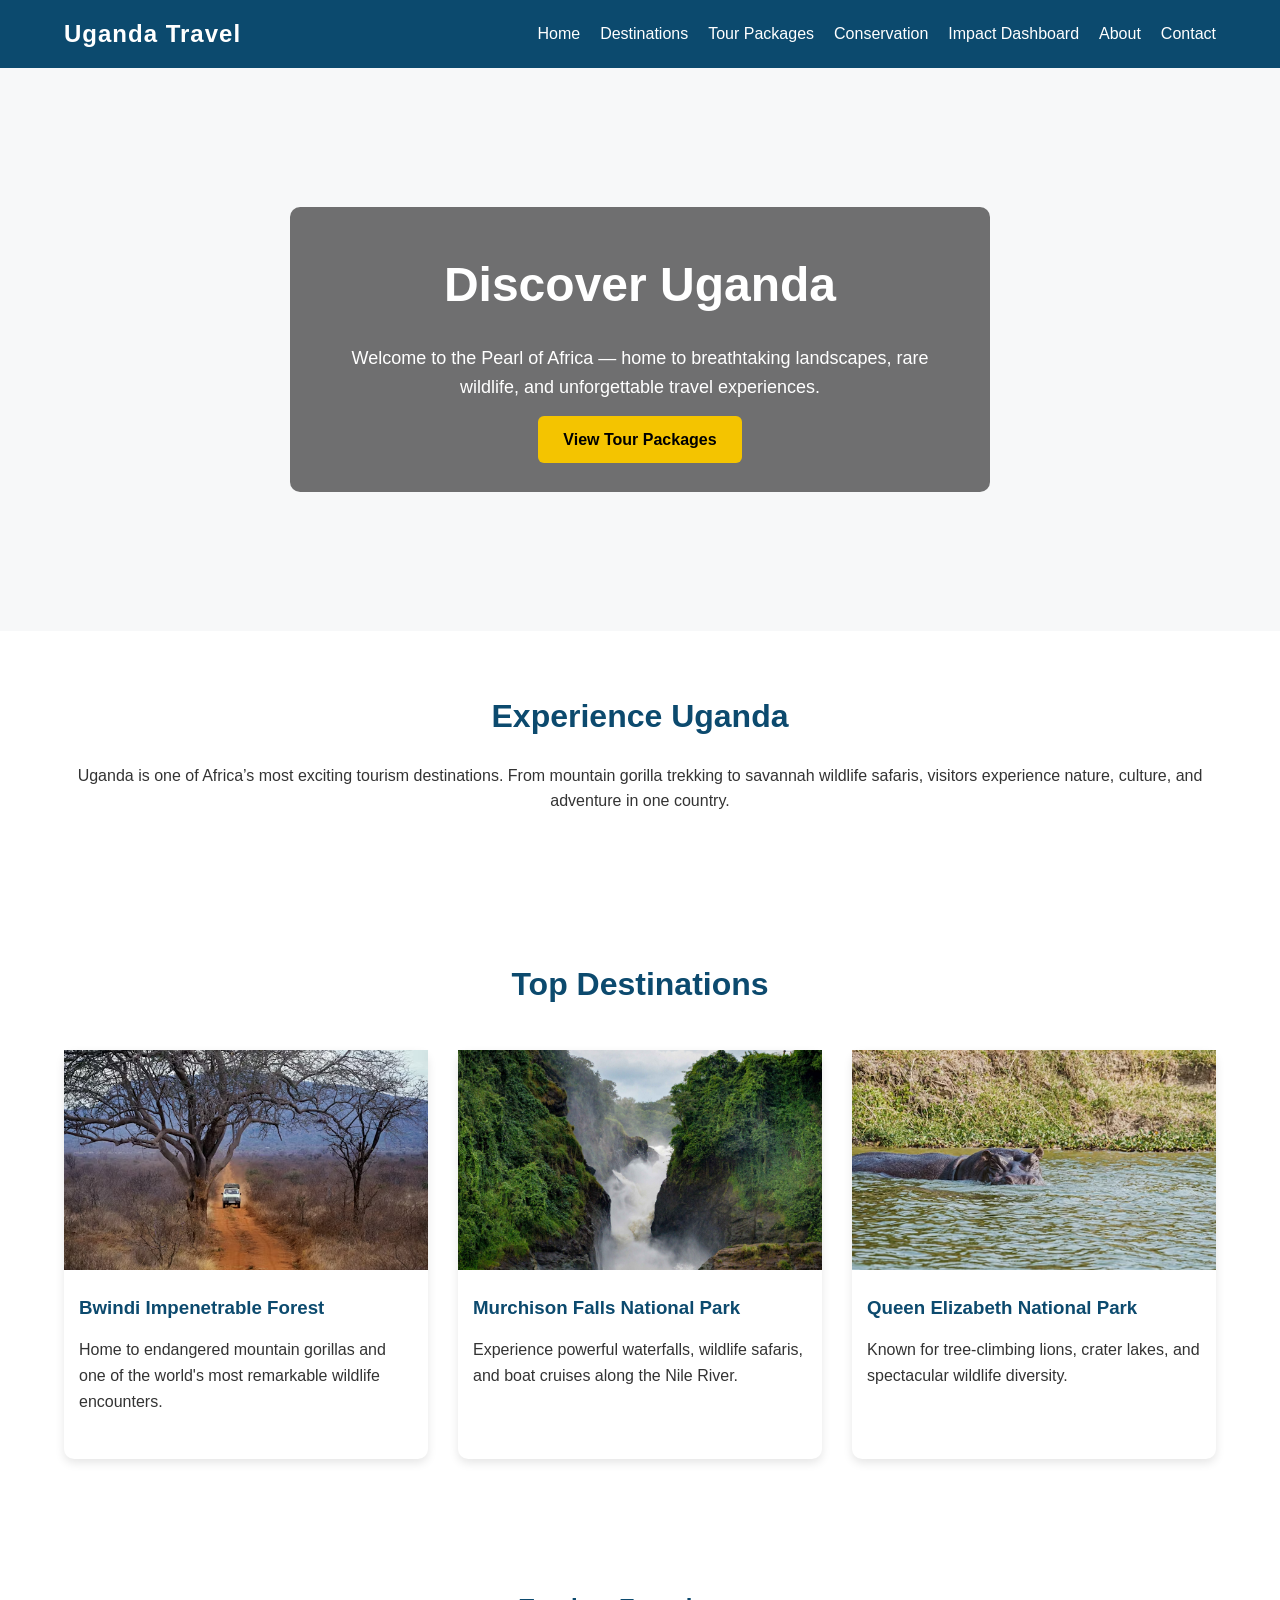
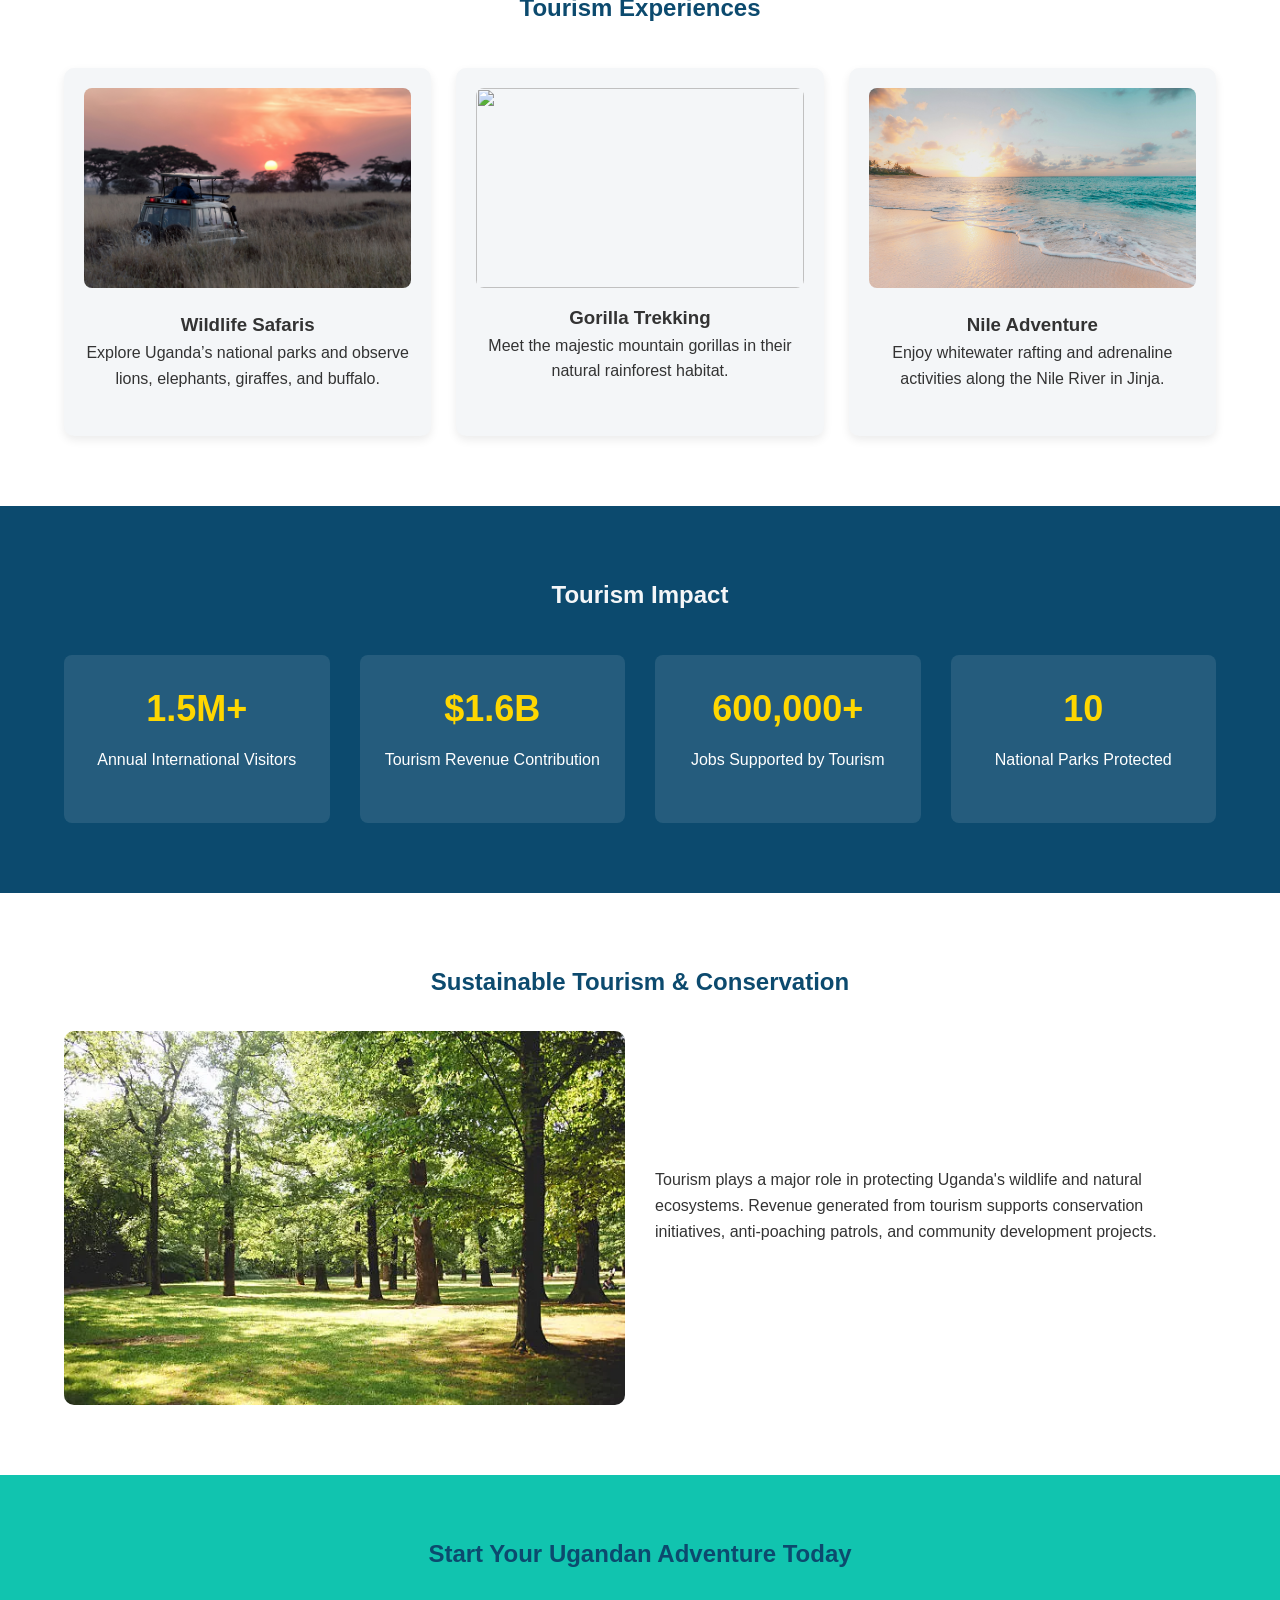
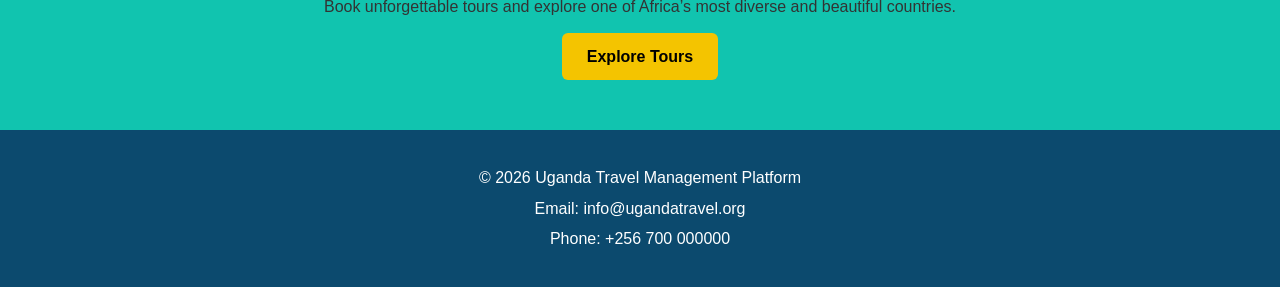
==== commit b4bfb11f: "modified:   about.html 	modified:   book.html 	modified:   destinations.html 	renamed:    uganda-tou" ====
--- a/index.html
+++ b/index.html
@@ -118,7 +118,7 @@
 
 <div class="destination-card">
 
-<img src="uganda-tourism-images\murchison.jpg" alt="Murchison Falls">
+<img src="/images/murchison.jpg" alt="Murchison Falls">
 
 <h3>Murchison Falls National Park</h3>
 
@@ -165,7 +165,7 @@
 
 <div class="feature-card">
 
-<img src="uganda-tourism-images\conservation.jpg">
+<img src="/images/conservation.jpg">
 
 <h3>Wildlife Safaris</h3>
 
--- a/style.css
+++ b/style.css
@@ -1,20 +1,3 @@
-.logo{
-font-size:24px;
-font-weight:bold;
-}
-nav ul{
-list-style:none;
-display:flex;
-gap:20px;
-}
-nav ul li a{
-text-decoration:none;
-color:white;
-transition:0.3s;
-}
-nav ul li a:hover{
-color:#ffd700;
-}
 .features{
 padding:60px 0;
 background:white;
@@ -31,6 +14,9 @@
 border-radius:8px;
 text-align:center;
 }
+.feature-card:hover{
+  transform: translateX(3px);
+  }
 .destinations{
 padding:60px 0;
 }
@@ -72,29 +58,12 @@
 }
 textarea{
 height:120px;
-nav ul{
-flex-direction:column;
-align-items:center;
-}
-/* Logo */
-.logo{
-font-size:22px;
-font-weight:bold;
 }
 /* Navigation */
 nav ul{
 list-style:none;
 display:flex;
 gap:20px;
-}
-nav ul li a{
-text-decoration:none;
-color:white;
-font-weight:500;
-transition:0.3s;
-}
-nav ul li a:hover{
-color:#ffd700;
 }
 /* ===============================
 CONTACT SECTION
@@ -143,22 +112,6 @@
 min-height:120px;
 }
 /* ===============================
-BUTTON
-=============================== */
-.btn-primary{
-background:#0c4a6e;
-color:white;
-border:none;
-padding:12px;
-font-size:16px;
-border-radius:5px;
-cursor:pointer;
-transition:0.3s;
-}
-.btn-primary:hover{
-background:#083a55;
-}
-/* ===============================
 RESPONSIVE DESIGN
 Mobile Friendly
 =============================== */
@@ -170,7 +123,7 @@
 form
 {width:100%;}
 }
-}
+
 /* ===============================
 BORDERS, MARGINS, PADDING, FONTS
  =============================== */
@@ -202,7 +155,7 @@
 color:white;
 padding:15px 0;
 position:sticky;
-top:0;
+top: 0px;;
 z-index:100;
 }
 
@@ -216,17 +169,11 @@
 font-weight:bold;
 letter-spacing:1px;
 }
-nav ul{
-list-style:none;
-display:flex;
-gap:25px;
-}
 nav ul li a{
 text-decoration:none;
 color:white;
 font-size:16px;
 font-weight:500;
-transition:0.3s;
 }
 nav ul li a:hover{
 color:#ffd700;
@@ -235,7 +182,7 @@
 HERO SECTION
 ==================================== */
 .hero{
-background:url("https://images.unsplash.com/photo-1501785888041-af3ef285b470")
+background:url(/images/hero.jpg)
 center/cover no-repeat;
 height: 563px;
 display:flex;
@@ -269,10 +216,10 @@
 text-decoration:none;
 border-radius:6px;
 font-weight:bold;
-transition:0.3s;
+transition:0.1s;
 }
 .btn:hover{
-background:#f4c400;
+background:#cda403;
 }
 /* ====================================
 INTRO SECTION
@@ -297,7 +244,7 @@
 color:#0c4a6e;
 }
 .destination-card:hover{
-transform:translateY(-8px);
+transform:translateY(8px);
 }
 .destination-card img{
 width:100%;
@@ -350,11 +297,7 @@
 .statistics h2{
 text-align:center;
 margin-bottom:40px;
-}
-.stats-grid{
-display:grid;
-grid-template-columns:repeat(auto-fit,minmax(200px,1fr));
-gap:20px;
+color: #f4f6f8;
 }
 .stat{
 background:rgba(255,255,255,0.1);
@@ -423,29 +366,12 @@
 flex-direction:column;
 gap:10px;
 }
-nav ul{
-flex-direction:column;
-align-items:center;
-}
 .hero h1{
 font-size:32px;
 }
 .conservation-content{
 grid-template-columns:1fr;
 }
-}
-/* TOUR HERO */
-.tour-hero{
-background-image: url("/images/hero.jpg");
-background-size: cover;
-background-position: center;
-color: white;
-text-align: center;
-padding: 120px 20px;
-}
-.tour-hero h1{
-font-size: 42px;
-margin-bottom: 10px;
 }
 /* TOUR SECTION */
 .tour-section{
@@ -510,14 +436,16 @@
 background: #f4c400;
 max-width: 900px;
 display: flex;
-transition:0.3s ;
 margin: auto;
+border-style: none;
 }
 .btn-1{
 text-align: center;
 text-decoration: none;
 color: black;
 font-weight: bold;
+margin: auto;
+
 }
 .destination-button:hover{
 background: #d3a902;}
@@ -525,9 +453,9 @@
 .destination-card{
 background: white;
 border-radius: 10px;
-overflow: hidden;
 box-shadow: 0 4px 10px rgba(0,0,0,0.1);
 padding-bottom: 20px;
+transition: 1s;
 }
 .destination-card p{
 padding: 0 15px;
@@ -537,15 +465,6 @@
 }
 .destination-card ul li{
 margin-bottom: 5px;
-}
-/* CONSERVATION HERO */
-.conservation-hero{
-background-image: url("/images/wildlife\ conservation.avif");
-background-size: cover;
-background-position: center;
-color: white;
-text-align: center;
-padding: 120px 20px;
 }
 /* INTRO SECTION */
 .conservation-intro{
@@ -572,7 +491,6 @@
 .conservation-card{
 background: white;
 border-radius: 10px;
-overflow: hidden;
 box-shadow: 0 4px 10px rgba(0,0,0,0.1);
 padding-bottom: 20px;
 }
@@ -580,6 +498,7 @@
 width: 100%;
 height: 200px;
 object-fit: cover;
+transition: 1s;
 }
 .conservation-card h3{
 padding: 15px;
@@ -598,6 +517,9 @@
 color: white;
 text-align: center;
 }
+.impact-section h2{
+  color: #f4f6f8;
+}
 .impact-grid{
 display: grid;
 grid-template-columns: repeat(auto-fit,minmax(200px,1fr));
@@ -612,15 +534,6 @@
 .impact-card h3{
 font-size: 32px;
 color: #ffd700;
-}
-/* ABOUT HERO */
-.about-hero{
-background-image: url("/images/Uganda\ National\ Parks.webp");
-background-size: cover;
-background-position: center;
-color: white;
-text-align: center;
-padding: 120px 20px;
 }
 /* MISSION & VISION */
 .mission-vision{
@@ -679,58 +592,40 @@
 border-radius: 10px;
 box-shadow: 0 4px 10px rgba(0,0,0,0.1);
 }
-
-.sustain-card img{
+.sustain-card img {
 width: 100%;
 height: 200px;
 object-fit: cover;
 border-radius: 10px;
-}/* ================= CONTACT PAGE ================= */
-
-/* HERO / INTRO SECTION */
-.contact-intro{
-background-image: url("/images/hero.jpg");
-background-size: cover;
-background-position: center;
-color: white;
-text-align: center;
-padding: 120px 20px;
-}
-
+}
 /* CONTACT INFO GRID */
 .contact-info{
 padding: 60px 20px;
 background: #f5f7fa;
 }
-
 .contact-grid{
 display: grid;
 grid-template-columns: repeat(auto-fit,minmax(300px,1fr));
 gap: 40px;
 align-items: start;
 }
-
 .contact-details{
 background: white;
 padding: 30px;
 border-radius: 10px;
 box-shadow: 0 4px 10px rgba(0,0,0,0.1);
 }
-
 .contact-details h2{
 color: #0c4a6e;
 margin-bottom: 20px;
 }
-
 .contact-details ul{
 list-style: none;
 padding: 0;
 }
-
 .contact-details ul li{
 margin-bottom: 8px;
 }
-
 /* CONTACT FORM */
 .contact-form{
 background: white;
@@ -738,18 +633,15 @@
 border-radius: 10px;
 box-shadow: 0 4px 10px rgba(0,0,0,0.1);
 }
-
 .contact-form h2{
 color: #0c4a6e;
 margin-bottom: 20px;
 }
-
 .contact-form label{
 display: block;
 margin-bottom: 5px;
 font-weight: bold;
 }
-
 .contact-form input,
 .contact-form select,
 .contact-form textarea{
@@ -760,11 +652,9 @@
 border: 1px solid #ccc;
 font-size: 16px;
 }
-
 .contact-form textarea{
 resize: vertical;
 }
-
 .contact-form .btn-primary{
 background-color: #0c4a6e;
 color: white;
@@ -775,11 +665,9 @@
 cursor: pointer;
 transition: 0.3s;
 }
-
 .contact-form .btn-primary:hover{
 background-color: #094165;
 }
-
 /* OFFICE LOCATION SECTION */
 .office-location{
 padding: 60px 20px;
@@ -788,31 +676,19 @@
 border-top: 1px solid #ddd;
 border-bottom: 1px solid #ddd;
 }
-
 .office-location h2{
 color: #0c4a6e;
 margin-bottom: 15px;
 }
-
 /* PARTNERSHIP / DONOR SECTION */
 .partnership{
 padding: 60px 20px;
 text-align: center;
 background: #f5f7fa;
 }
-
 .partnership h2{
 color: #0c4a6e;
 margin-bottom: 20px;
-}
-/* HERO / INTRO SECTION */
-.dashboard-intro {
-  background-image: url("/images/Community\ Tourism.webp");
-  background-size: cover;
-  background-position: center;
-  color: white;
-  text-align: center;
-  padding: 120px 20px;
 }
 /* STATISTICS SECTION */
 .stats-section {
@@ -831,11 +707,11 @@
   margin-top: 30px;
 }
 .stat-card {
-  background: white;
+  background: whitesmoke;
   padding: 30px;
   border-radius: 10px;
   box-shadow: 0 4px 10px rgba(0,0,0,0.1);
-}
+  }
 .stat-card h3 {
   color: #0c4a6e;
   font-size: 28px;
@@ -854,4 +730,4 @@
 .future-data h2 {
   color: #0c4a6e;
   margin-bottom: 20px;
-}
+}
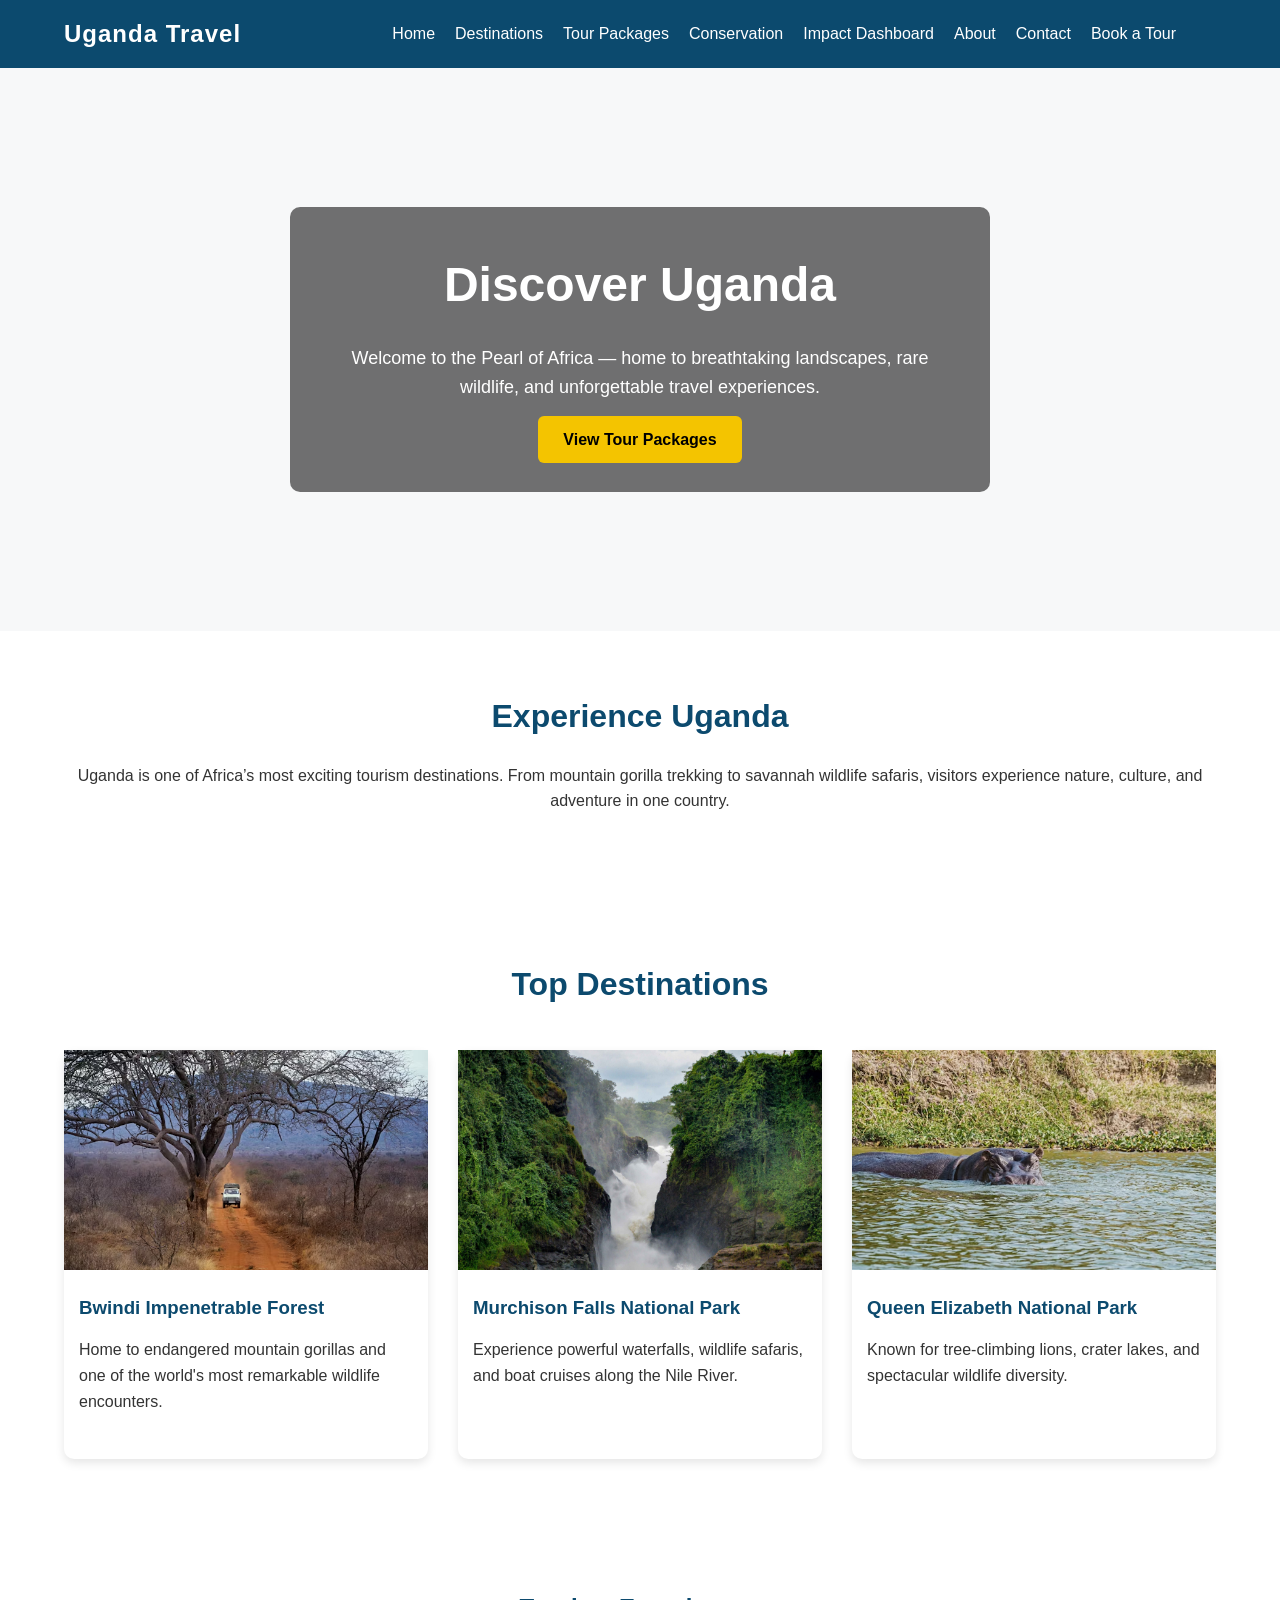
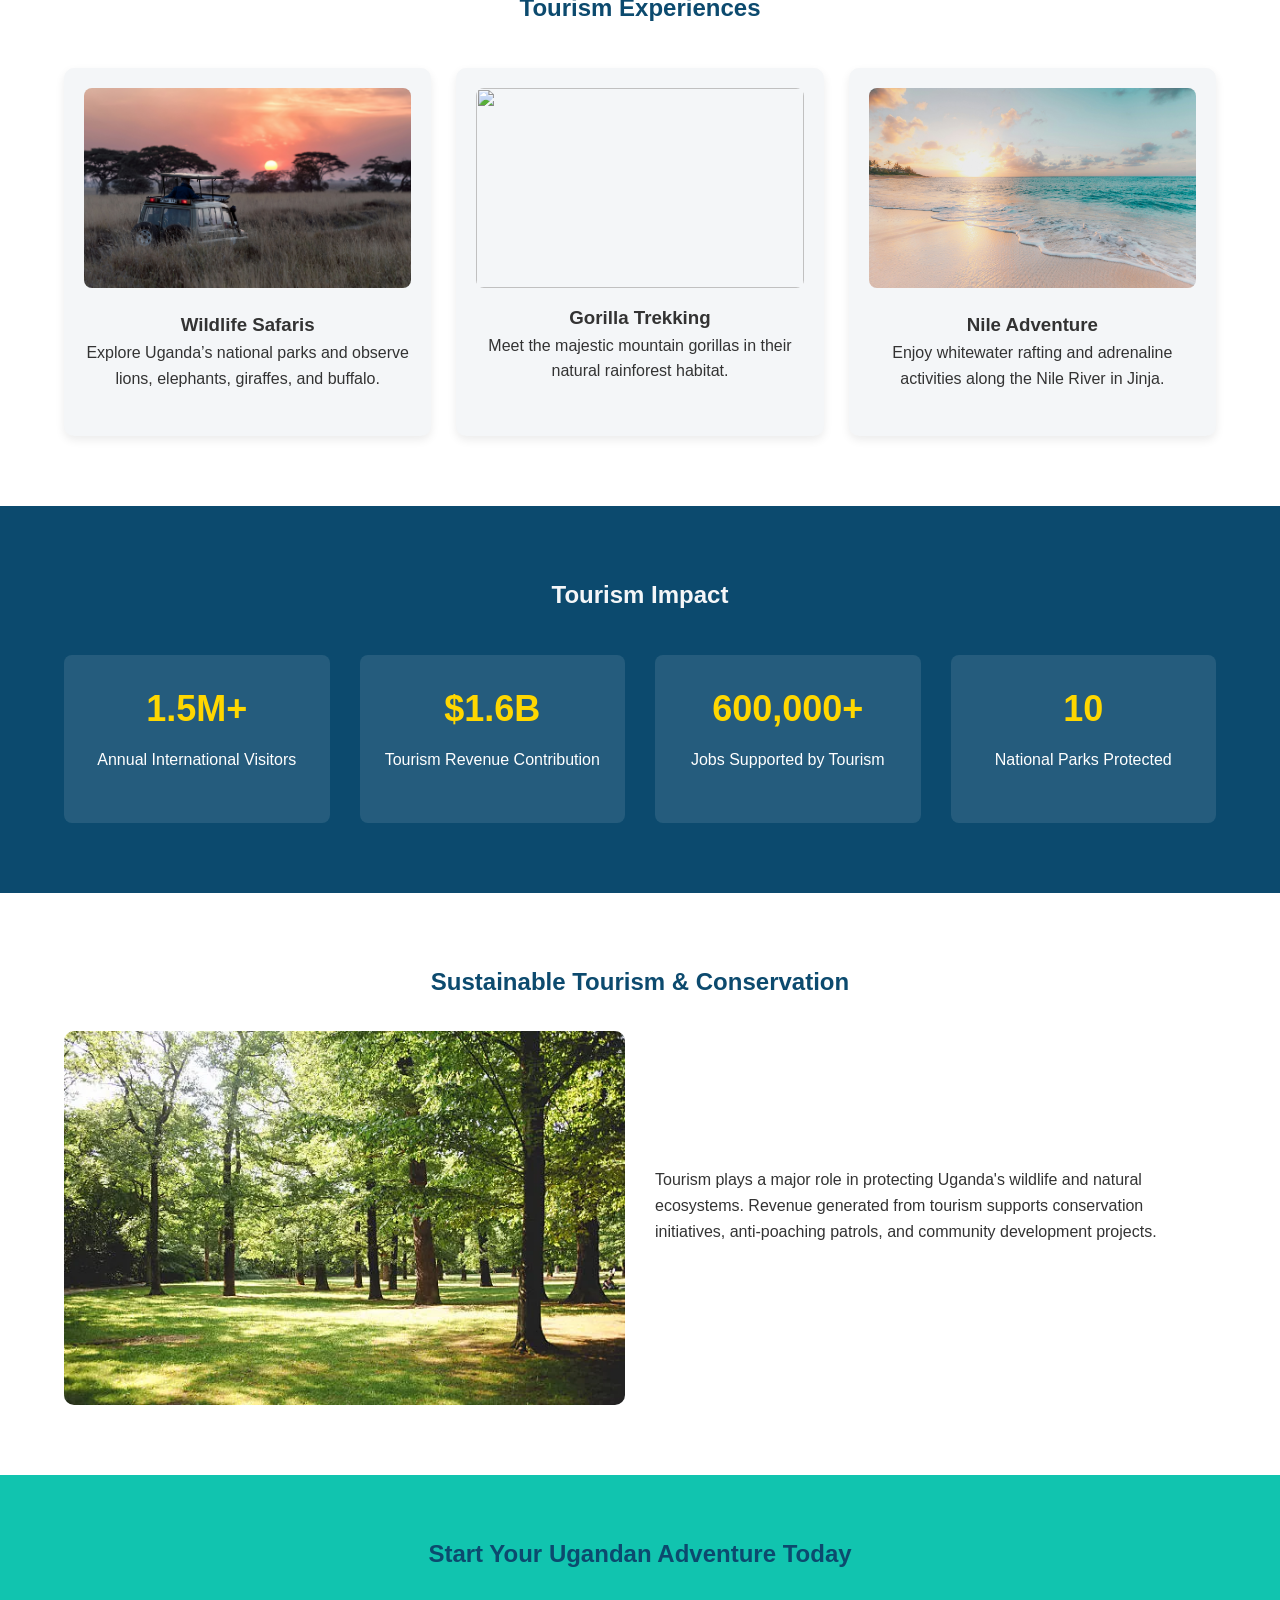
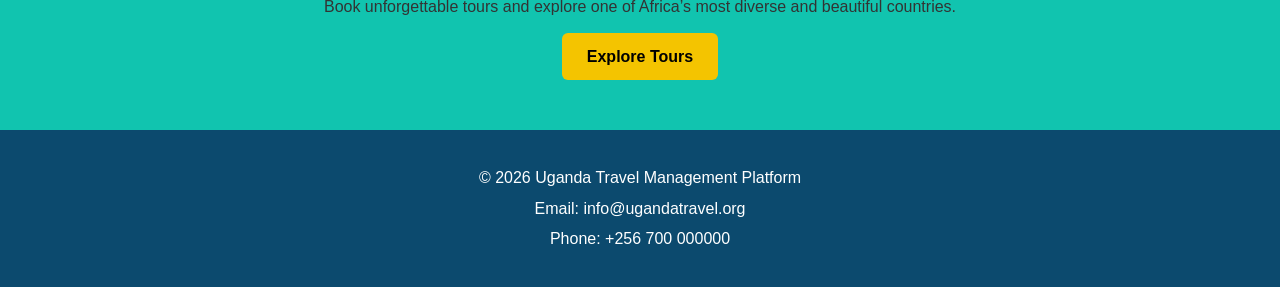
==== commit 3482cc9e: "modified:   about.html 	modified:   book.html 	modified:   conservation.html 	modified:   contact.ht" ====
--- a/index.html
+++ b/index.html
@@ -36,6 +36,7 @@
 <li><a href="dashboard.html">Impact Dashboard</a></li>
 <li><a href="about.html">About</a></li>
 <li><a href="contact.html">Contact</a></li>
+<li><a href="book.html">Book a Tour</a></li>
 
 </ul>
 
@@ -336,7 +337,6 @@
 </div>
 
 </footer>
-
-
+<script src="script.js"></script>
 </body>
 </html>
--- a/style.css
+++ b/style.css
@@ -730,4 +730,30 @@
 .future-data h2 {
   color: #0c4a6e;
   margin-bottom: 20px;
-}+}
+
+/* Cart section */
+#cart {
+  margin-top: 20px;
+  padding: 15px;
+  border: 1px solid #ccc;
+  background: #f9f9f9;
+  border-radius: 6px;
+}
+
+/* Cart list */
+#cart ul {
+  list-style-type: none;
+  padding: 0;
+}
+
+#cart li {
+  margin: 8px 0;
+  font-size: 16px;
+}
+
+/* Total line */
+.cart-total {
+  font-weight: bold;
+  margin-top: 10px;
+}
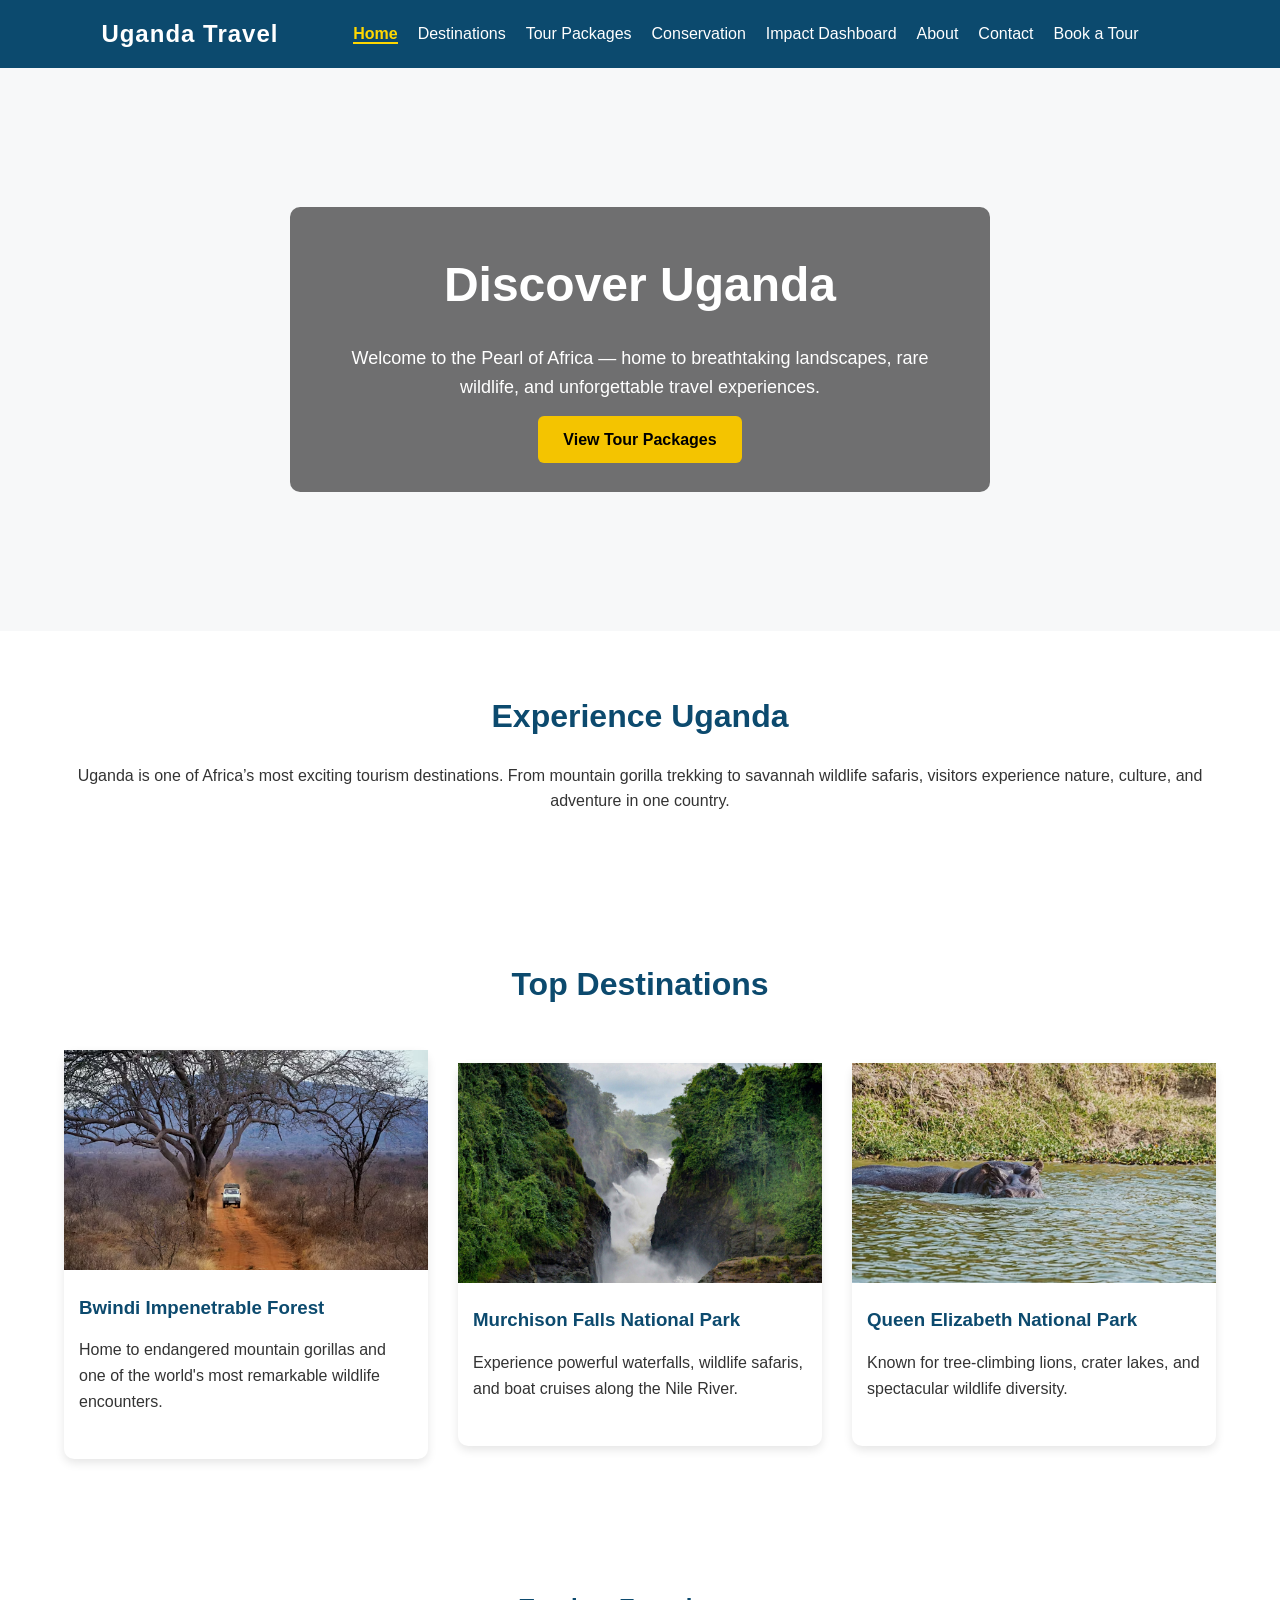
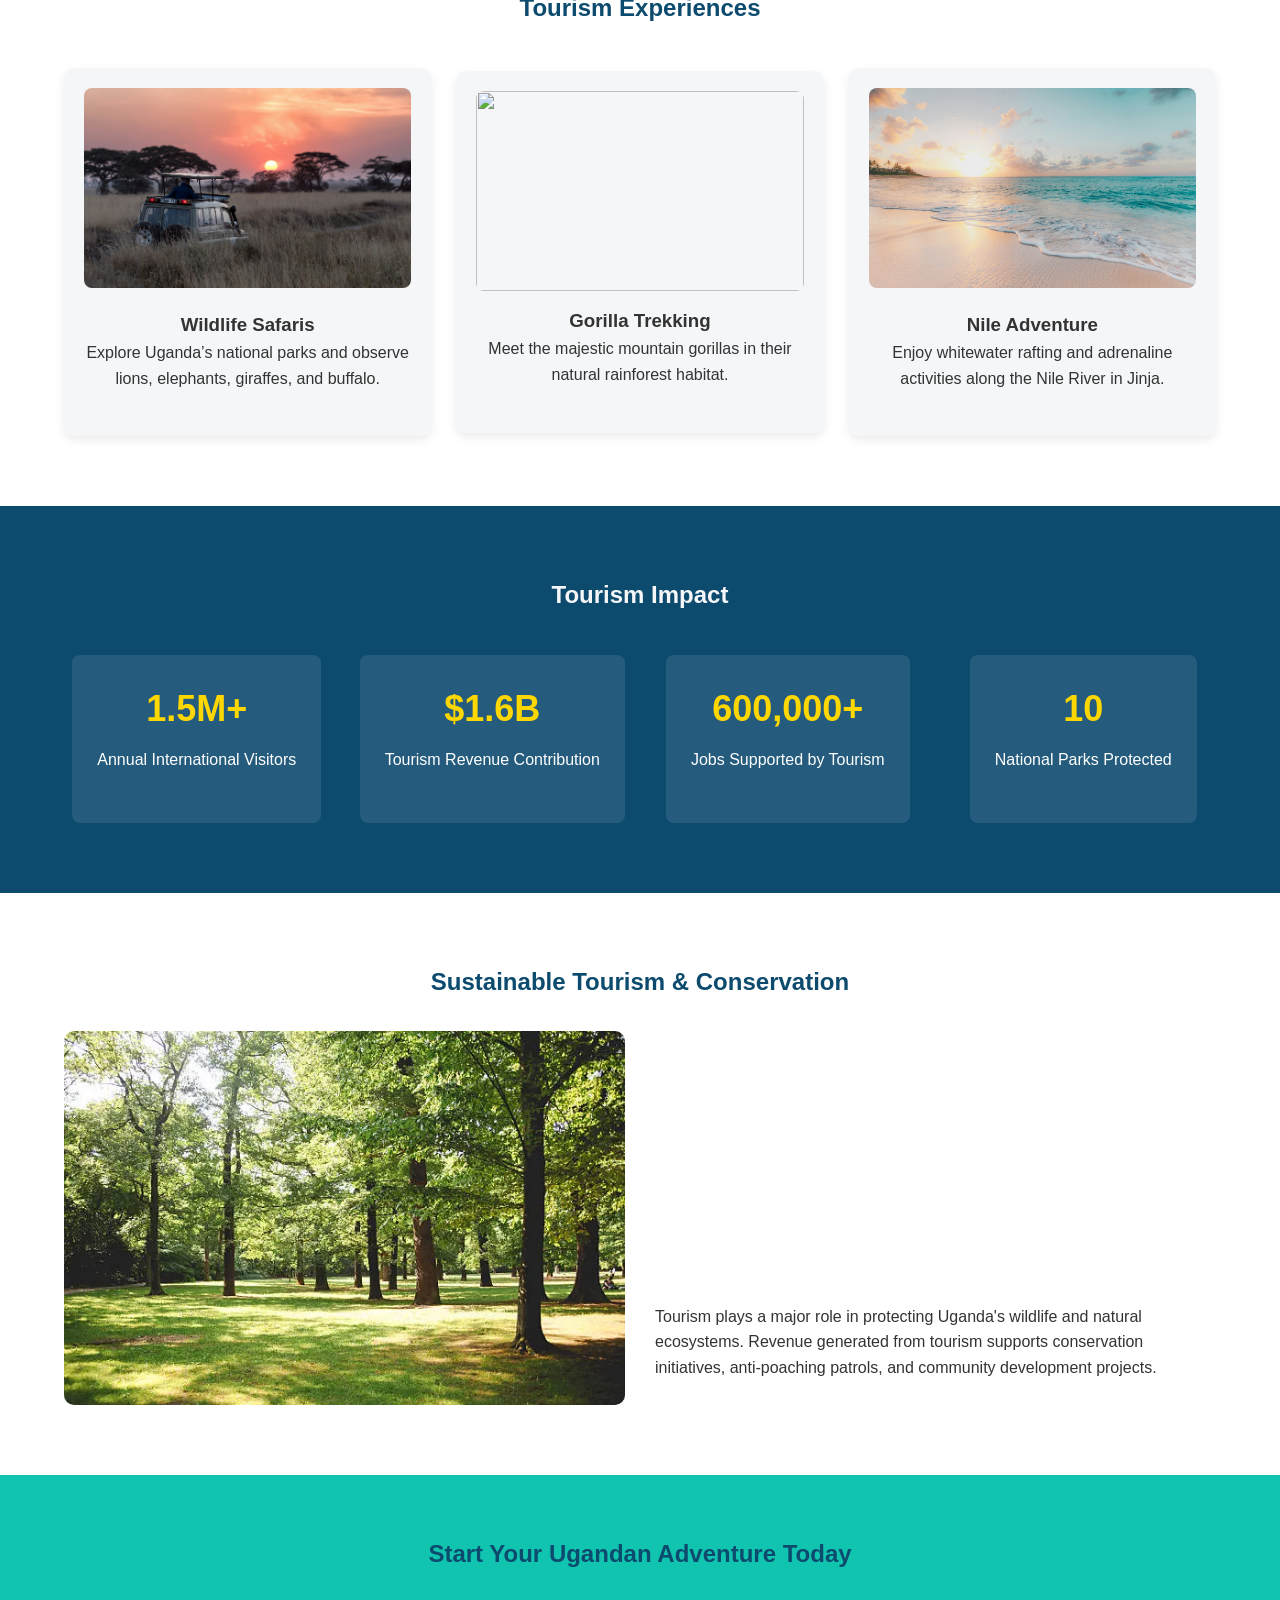
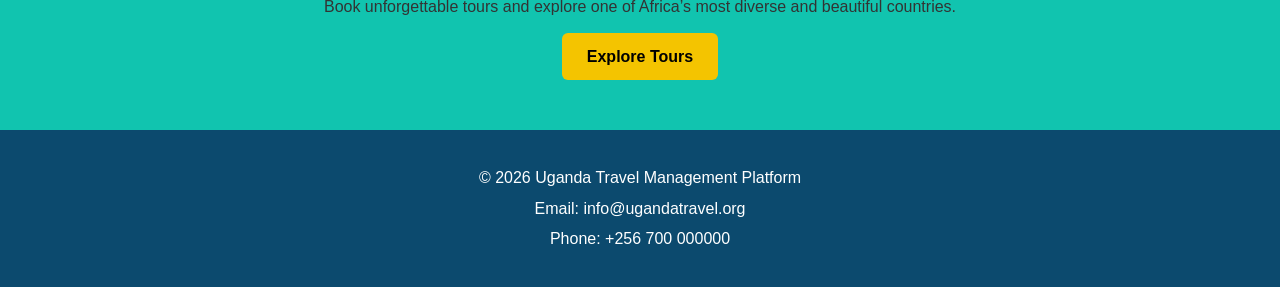
==== commit 5163eb93: "modified:   about.html 	modified:   book.html 	modified:   conservation.html 	modified:   contact.ht" ====
--- a/index.html
+++ b/index.html
@@ -29,7 +29,7 @@
 
 <ul>
 
-<li><a>Home</a></li>
+<li><a class="active">Home</a></li>
 <li><a href="destinations.html">Destinations</a></li>
 <li><a href="tours.html">Tour Packages</a></li>
 <li><a href="conservation.html">Conservation</a></li>
--- a/style.css
+++ b/style.css
@@ -128,7 +128,7 @@
 BORDERS, MARGINS, PADDING, FONTS
  =============================== */
 *{
-margin:0;
+margin: auto;
 padding:0;
 box-sizing:border-box;
 font-family: Arial, Helvetica, sans-serif;
@@ -144,8 +144,8 @@
 ==================================== */
 .container{
 width:90%;
-max-width:1200px;
-margin:auto;
+max-width:3800px;
+padding: auto;
 }
 /* ====================================
 HEADER / NAVIGATION
@@ -155,8 +155,9 @@
 color:white;
 padding:15px 0;
 position:sticky;
-top: 0px;;
+top: 0px;
 z-index:100;
+
 }
 
 header .container{
@@ -178,6 +179,13 @@
 nav ul li a:hover{
 color:#ffd700;
 }
+/* Active nav item */
+nav ul li a.active {
+  color: #ffd700;        
+  font-weight: bold;       
+  border-bottom: 2px solid #ffd700; 
+}
+
 /* ====================================
 HERO SECTION
 ==================================== */
@@ -732,28 +740,150 @@
   margin-bottom: 20px;
 }
 
-/* Cart section */
+/* Cart Table */
+#cart{
+  padding: 60px 20px;
+  background: #f5f7fa;
+  width: 50%;
+  margin: auto;
+}
+#cart h3{
+  text-align: center;
+  margin-bottom: 30px;
+  color: #0c4a6e;
+}
+#cartTable {
+  width: 100%;
+  border-collapse: collapse;
+  margin-top: 15px;
+  background: white;
+  border-radius: 6px;
+  overflow: hidden;
+  box-shadow: 0 4px 10px rgba(0,0,0,0.1);
+}
+
+#cartTable th, #cartTable td {
+  padding: 10px;
+  text-align: center;
+  border-bottom: 1px solid #ddd;
+  font-size: 14px;
+}
+
+#cartTable th {
+  background-color: #0c4a6e;
+  color: white;
+  font-weight: bold;
+}
+
+#cartTable tr:hover {
+  background-color: #f9f9f9;
+}
+
+.cart-total {
+  font-weight: bold;
+  text-align: right;
+}
+
+/* Header cart badge */
+#cart-badge {
+  font-size: 0.85rem;      
+  padding: 2px;        
+  background-color: #ffd700; 
+  color: #333;
+  text-decoration: none;
+  margin-left: 10px;
+}
+
+/* Header checkout link */
+#checkout-link {
+  font-size: 0.85rem;
+  padding: 2px;
+  border-radius: 6px;
+  background-color: #ffd700; 
+  color:#333;
+  text-decoration: none;
+  margin-left: 10px;
+}
+
+/* Hover effects */
+#cart-badge:hover,
+#checkout-link:hover {
+  opacity: 0.85;
+}
 #cart {
+  display: none; /* hidden until JS shows it */
   margin-top: 20px;
   padding: 15px;
   border: 1px solid #ccc;
   background: #f9f9f9;
   border-radius: 6px;
 }
-
-/* Cart list */
-#cart ul {
-  list-style-type: none;
-  padding: 0;
-}
-
-#cart li {
-  margin: 8px 0;
-  font-size: 16px;
-}
-
-/* Total line */
-.cart-total {
+/* Clear Cart button */
+#clear-cart-btn {
+  background: #ccc;
+  color: #333;
+  padding: 8px 14px;
+  border: none;
+  border-radius: 5px;
+  font-size: 14px;
+  cursor: pointer;
+  margin: auto;
+  transition: background 0.2s;
+}
+
+#clear-cart-btn:hover {
+  background: #999;
+  color: #fff;
+}
+
+/* Checkout button */
+#checkout-btn {
+  background: #ffd700;
+  color: #333;
+  padding: 8px 16px;
+  border: none;
+  border-radius: 5px;
+  font-size: 14px;
   font-weight: bold;
-  margin-top: 10px;
-}
+  cursor: pointer;
+  margin: auto;
+  transition: background 0.2s;
+}
+
+#checkout-btn:hover {
+  background: #f4c400;
+}
+
+/* Cart summary table on book.html */
+.cart-summary-table {
+  width: 100%;
+  border-collapse: collapse;
+  margin: 20px 0;
+  background: #fff;
+  border-radius: 8px;
+  overflow: hidden;
+  box-shadow: 0 4px 10px rgba(0,0,0,0.1);
+}
+
+.cart-summary-table th,
+.cart-summary-table td {
+  padding: 12px;
+  text-align: center;
+  border-bottom: 1px solid #ddd;
+  font-size: 15px;
+}
+
+.cart-summary-table th {
+  background-color: #0c4a6e;
+  color: #fff;
+  font-weight: bold;
+}
+
+.cart-summary-table tr:hover {
+  background-color: #f9f9f9;
+}
+
+.cart-summary-table .cart-total {
+  font-weight: bold;
+  text-align: right;
+}
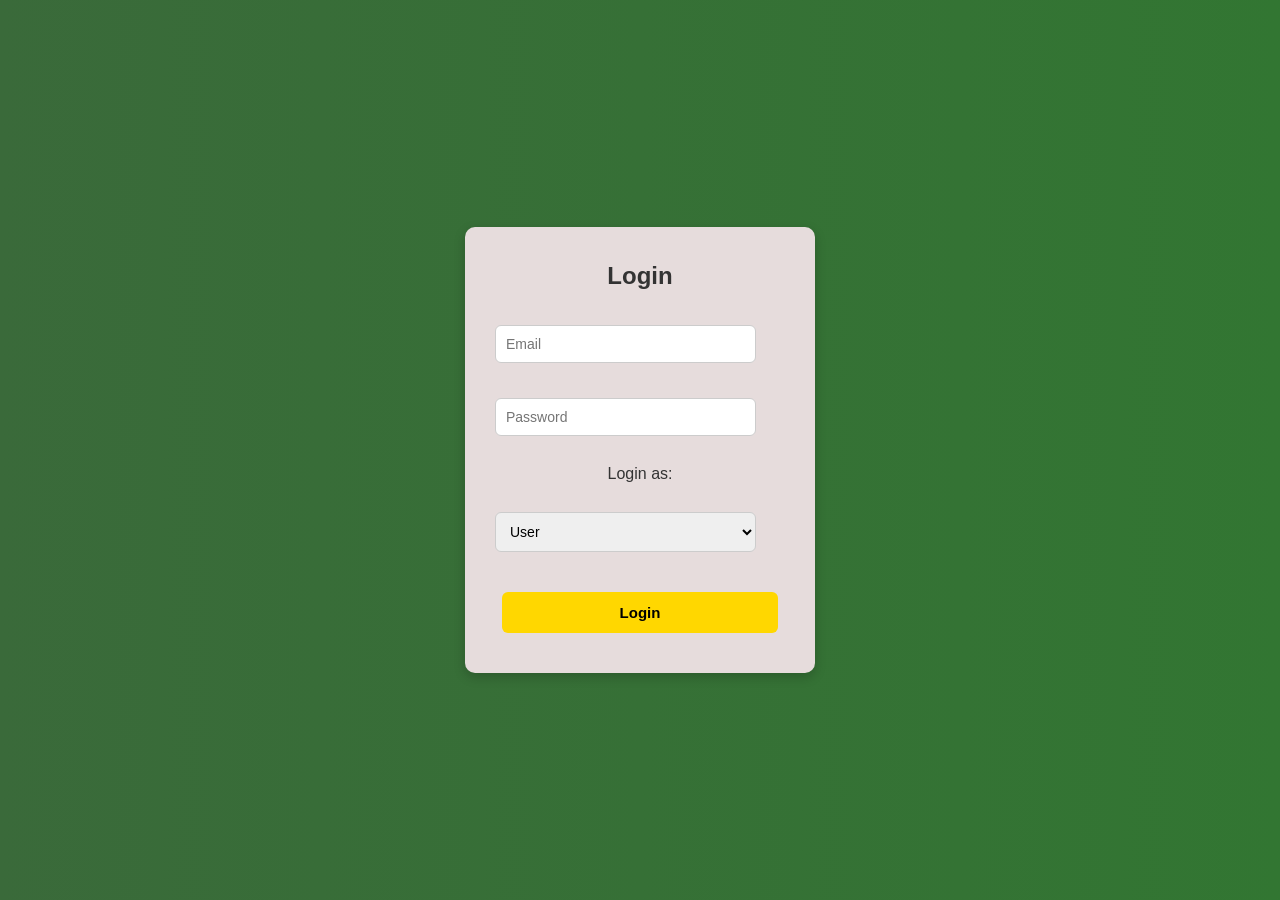
==== commit 4f639b8c: "new file:   Home.html 	modified:   about.html 	modified:   book.html 	modified:   conservation.html " ====
--- a/index.html
+++ b/index.html
@@ -1,342 +1,26 @@
 <!DOCTYPE html>
 <html lang="en">
+<head>
+  <meta charset="UTF-8">
+  <title>Login | Uganda Tourism</title>
+  <link rel="stylesheet" href="style.css">
+</head>
+<body class="login">
+  <div class="login-container">
+    <h2>Login</h2>
+    <form id="generalLoginForm">
+      <input type="email" id="email" placeholder="Email" required>
+      <input type="password" id="password" placeholder="Password" required>
 
-<head>
+      <label for="role">Login as:</label>
+      <select id="role" required>
+        <option value="user">User</option>
+        <option value="admin">Admin</option>
+      </select>
 
-<meta charset="UTF-8">
-<meta name="viewport" content="width=device-width, initial-scale=1.0">
-
-<title>Uganda Travel | Explore the Pearl of Africa</title>
-
-<link rel="stylesheet" href="style.css">
-
-</head>
-
-
-<body>
-
-<!-- =========================
-HEADER / NAVIGATION
-========================= -->
-
-<header>
-
-<div class="container">
-
-<div class="logo">Uganda Travel</div>
-
-<nav>
-
-<ul>
-
-<li><a class="active">Home</a></li>
-<li><a href="destinations.html">Destinations</a></li>
-<li><a href="tours.html">Tour Packages</a></li>
-<li><a href="conservation.html">Conservation</a></li>
-<li><a href="dashboard.html">Impact Dashboard</a></li>
-<li><a href="about.html">About</a></li>
-<li><a href="contact.html">Contact</a></li>
-<li><a href="book.html">Book a Tour</a></li>
-
-</ul>
-
-</nav>
-
-</div>
-
-</header>
-
-
-
-<!-- =========================
-HERO SECTION
-========================= -->
-
-<section class="hero">
-
-<div class="hero-content">
-
-<h1>Discover Uganda</h1>
-
-<p>
-Welcome to the Pearl of Africa — home to breathtaking landscapes,
-rare wildlife, and unforgettable travel experiences.
-</p>
-<a href="tours.html" class="btn">View Tour Packages</a>
-
-</div>
-
-</section>
-
-
-
-<!-- =========================
-INTRODUCTION
-========================= -->
-
-<section class="intro">
-
-<div class="container">
-
-<h2>Experience Uganda</h2>
-
-<p>
-Uganda is one of Africa’s most exciting tourism destinations.
-From mountain gorilla trekking to savannah wildlife safaris,
-visitors experience nature, culture, and adventure in one country.
-</p>
-
-</div>
-
-</section>
-
-
-
-<!-- =========================
-FEATURED DESTINATIONS
-========================= -->
-
-<section class="destinations">
-
-<div class="container">
-
-<h2>Top Destinations</h2>
-
-<div class="destination-grid">
-
-<div class="destination-card">
-
-<img src="/images/bwindi.avif" alt="Bwindi Impenetrable Forest">
-<h3>Bwindi Impenetrable Forest</h3>
-
-<p>
-Home to endangered mountain gorillas and one of the world's
-most remarkable wildlife encounters.
-</p>
-
-</div>
-
-
-<div class="destination-card">
-
-<img src="/images/murchison.jpg" alt="Murchison Falls">
-
-<h3>Murchison Falls National Park</h3>
-
-<p>
-Experience powerful waterfalls, wildlife safaris,
-and boat cruises along the Nile River.
-</p>
-
-</div>
-
-
-<div class="destination-card">
-
-<img src="/images/queen elizabeth.avif">
-
-<h3>Queen Elizabeth National Park</h3>
-
-<p>
-Known for tree-climbing lions, crater lakes,
-and spectacular wildlife diversity.
-</p>
-
-</div>
-
-</div>
-
-</div>
-
-</section>
-
-
-
-<!-- =========================
-TOURISM EXPERIENCES
-========================= -->
-
-<section class="experiences">
-
-<div class="container">
-
-<h2>Tourism Experiences</h2>
-
-<div class="feature-grid">
-
-<div class="feature-card">
-
-<img src="/images/conservation.jpg">
-
-<h3>Wildlife Safaris</h3>
-
-<p>
-Explore Uganda’s national parks and observe
-lions, elephants, giraffes, and buffalo.
-</p>
-
-</div>
-
-
-<div class="feature-card">
-
-<img src="/images/gorilla trekking.jpg">
-
-<h3>Gorilla Trekking</h3>
-
-<p>
-Meet the majestic mountain gorillas in
-their natural rainforest habitat.
-</p>
-
-</div>
-
-
-<div class="feature-card">
-
-<img src="/images/nile.jpg">
-
-<h3>Nile Adventure</h3>
-
-<p>
-Enjoy whitewater rafting and adrenaline
-activities along the Nile River in Jinja.
-</p>
-
-</div>
-
-</div>
-
-</div>
-
-</section>
-
-
-
-<!-- =========================
-TOURISM STATISTICS
-========================= -->
-
-<section class="statistics">
-
-<div class="container">
-
-<h2>Tourism Impact</h2>
-
-<div class="stats-grid">
-
-<div class="stat">
-
-<h3>1.5M+</h3>
-
-<p>Annual International Visitors</p>
-
-</div>
-
-
-<div class="stat">
-
-<h3>$1.6B</h3>
-
-<p>Tourism Revenue Contribution</p>
-
-</div>
-
-
-<div class="stat">
-
-<h3>600,000+</h3>
-
-<p>Jobs Supported by Tourism</p>
-
-</div>
-
-
-<div class="stat">
-
-<h3>10</h3>
-
-<p>National Parks Protected</p>
-
-</div>
-
-</div>
-
-</div>
-
-</section>
-
-
-
-<!-- =========================
-CONSERVATION SECTION
-========================= -->
-
-<section class="conservation">
-
-<div class="container">
-
-<h2>Sustainable Tourism & Conservation</h2>
-
-<div class="conservation-content">
-
-<img src="/images/conservation.webp">
-
-<p>
-Tourism plays a major role in protecting Uganda's wildlife
-and natural ecosystems. Revenue generated from tourism
-supports conservation initiatives, anti-poaching patrols,
-and community development projects.
-</p>
-
-</div>
-
-</div>
-
-</section>
-
-
-
-<!-- =========================
-CALL TO ACTION
-========================= -->
-
-<section class="cta">
-
-<div class="container">
-
-<h2>Start Your Ugandan Adventure Today</h2>
-
-<p>
-Book unforgettable tours and explore one of Africa’s
-most diverse and beautiful countries.
-</p>
-
-<a href="destinations.html" class="btn">Explore Tours</a>
-
-</div>
-
-</section>
-
-
-
-<!-- =========================
-FOOTER
-========================= -->
-
-<footer>
-
-<div class="container">
-
-<p>&copy 2026 Uganda Travel Management Platform</p>
-
-<p>Email: info@ugandatravel.org</p>
-
-<p>Phone: +256 700 000000</p>
-
-</div>
-
-</footer>
-<script src="script.js"></script>
+      <button type="submit" id="login-btn">Login</button>
+    </form>
+    <p id="login-message"></p>
+  </div>
 </body>
 </html>
--- a/style.css
+++ b/style.css
@@ -144,7 +144,6 @@
 ==================================== */
 .container{
 width:90%;
-max-width:3800px;
 padding: auto;
 }
 /* ====================================
@@ -887,3 +886,76 @@
   font-weight: bold;
   text-align: right;
 }
+
+
+
+
+
+
+
+
+
+
+
+/* Reset some defaults */
+.login {
+  margin: 0;
+  font-family: Arial, sans-serif;
+  background: linear-gradient(to right, #3a6a3a, #327632); /* green tourism vibe */
+  height: 100vh;
+  display: flex;
+  justify-content: center;
+  align-items: center;
+}
+
+/* Login container */
+.login-container {
+  background: #e6dcdc;
+  padding: 30px;
+  border-radius: 10px;
+  box-shadow: 0 4px 12px rgba(0,0,0,0.2);
+  width: 350px;
+  text-align: center;
+}
+
+/* Heading */
+.login-container h2 {
+  margin-bottom: 20px;
+  color: #333;
+}
+
+/* Inputs */
+.login-container input,
+.login-container select {
+  width: 90%;
+  padding: 10px;
+  margin: 10px 0;
+  border: 1px solid #ccc;
+  border-radius: 6px;
+  font-size: 14px;
+}
+
+/* Button */
+#login-btn {
+  width: 95%;
+  background: #ffd700; /* gold accent */
+  border: none;
+  padding: 12px;
+  margin-top: 15px;
+  border-radius: 6px;
+  cursor: pointer;
+  font-weight: bold;
+  font-size: 15px;
+  transition: background 0.3s ease;
+}
+
+#login-btn:hover {
+  background: #f4c400;
+}
+
+/* Error message */
+#login-message {
+  margin-top: 10px;
+  color: red;
+  font-size: 14px;
+}
